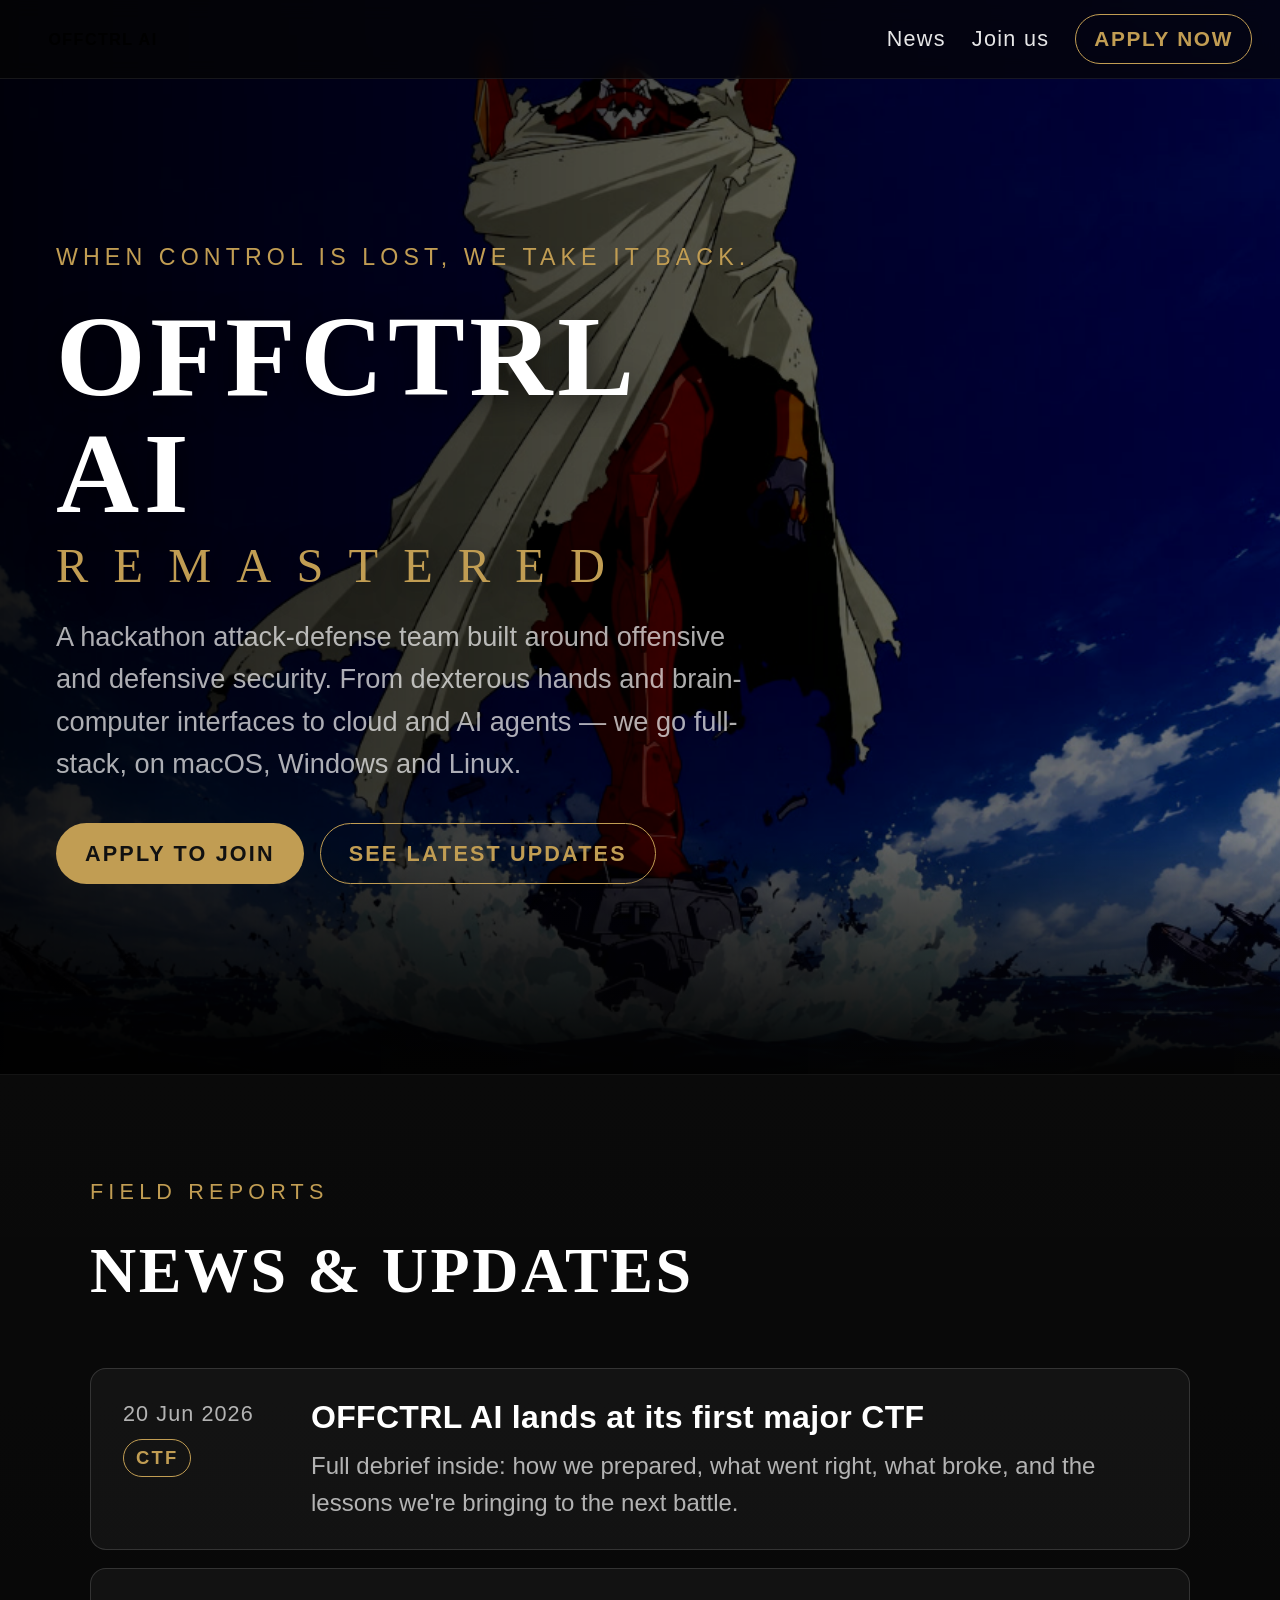
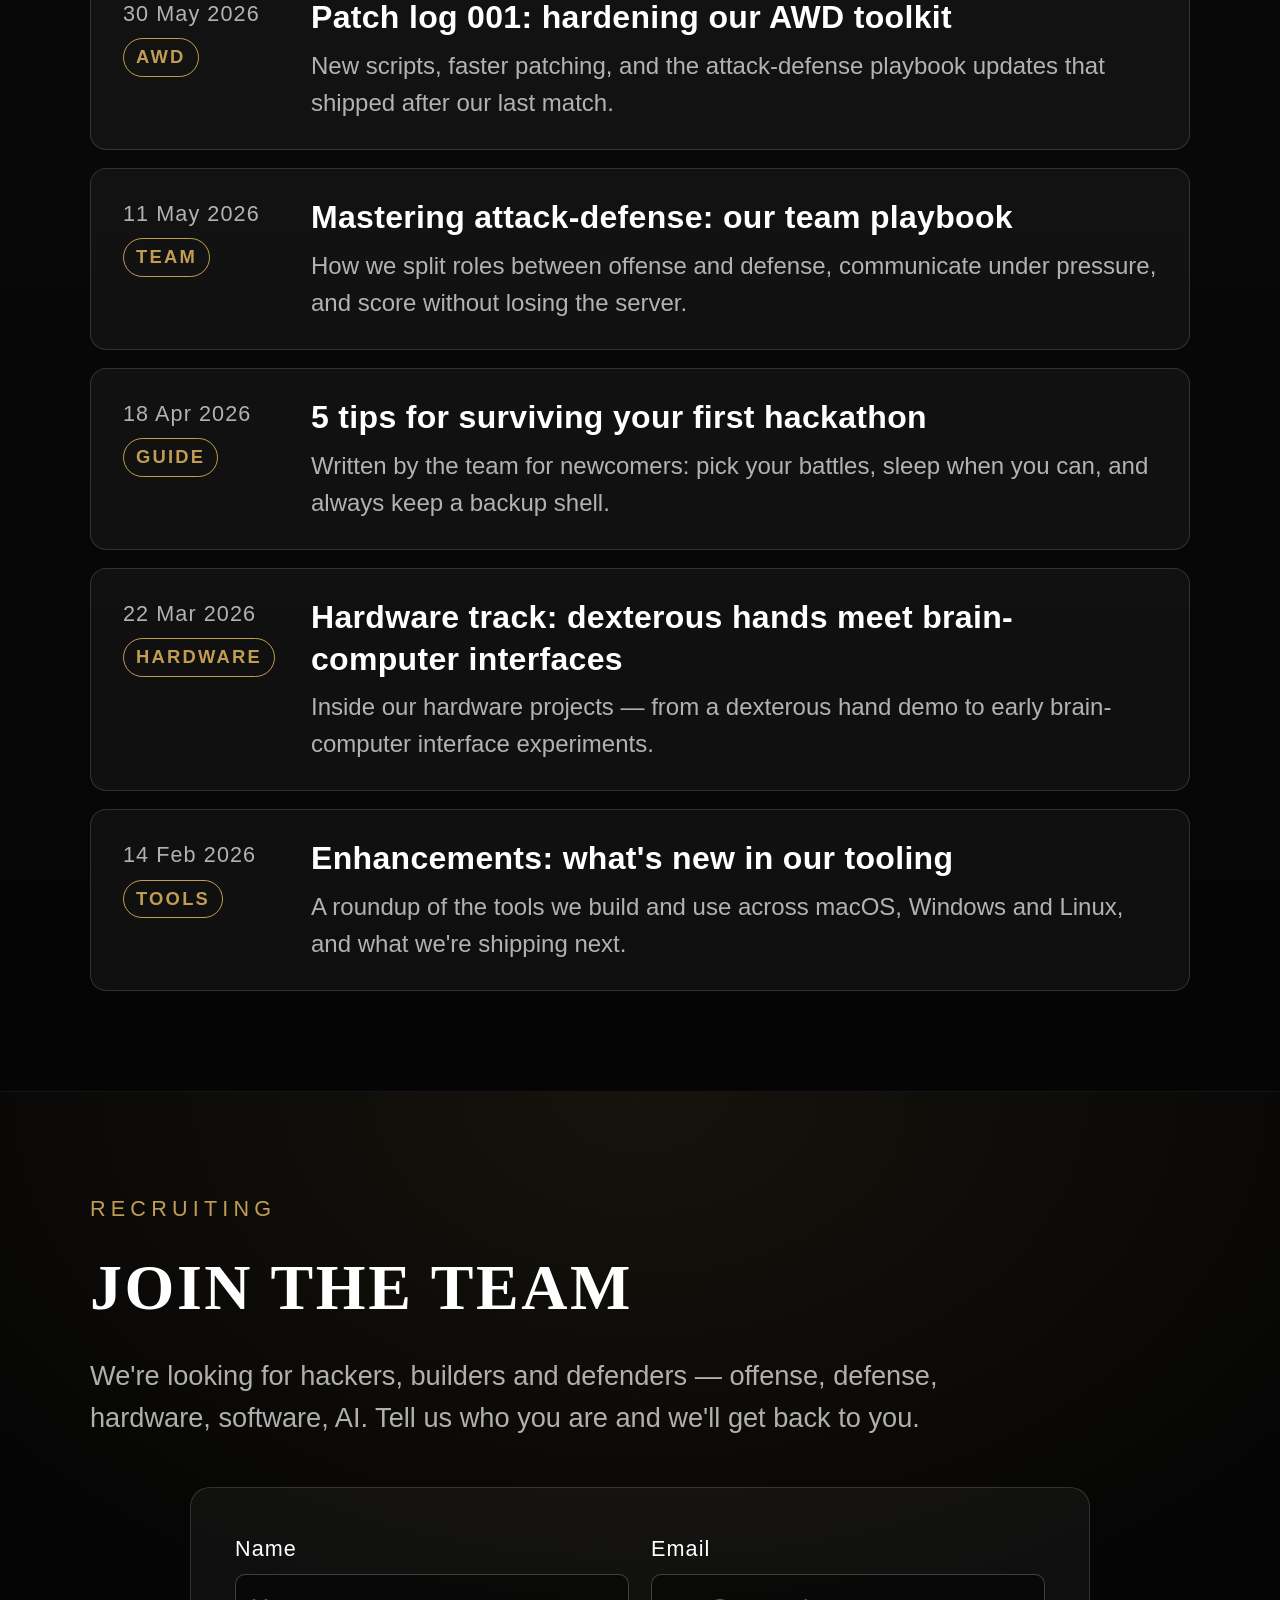
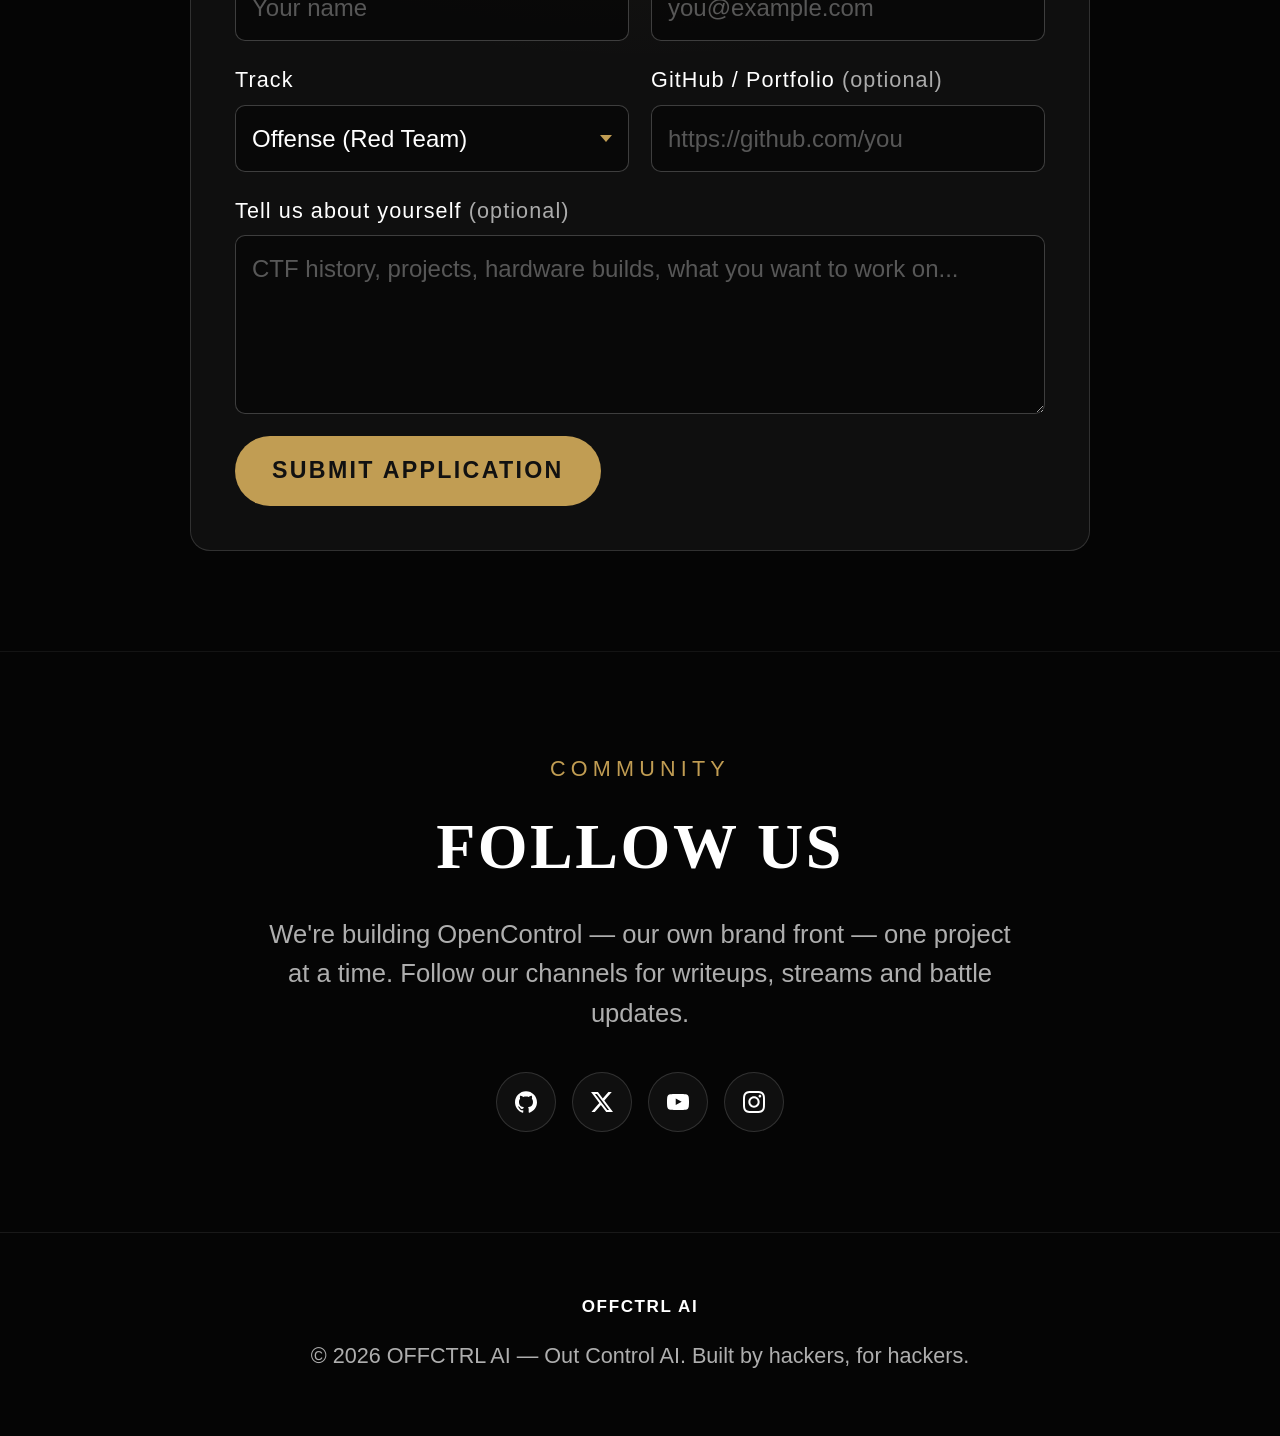
==== index.html @ 7453af88 "OFFCTRL AI — hackathon attack-defense team homepage" ====
<!DOCTYPE html>
<html lang="en">
<head>
  <meta charset="UTF-8">
  <meta name="viewport" content="width=device-width, initial-scale=1.0">
  <title>OFFCTRL AI | Out Control AI — Hackathon Attack-Defense Team</title>
  <meta name="description" content="OFFCTRL AI is a hackathon attack-defense team built on offensive and defensive security. Read our latest updates and apply to join the team.">
  <link rel="icon" href="assets/img/logo.png" type="image/png">
  <link rel="stylesheet" href="css/style.css">
</head>
<body class="page-offctrl">

  <!-- ======= Header ======= -->
  <header class="site-header" id="site-header">
    <a href="#top" class="site-header__brand" aria-label="OFFCTRL AI home">
      <img src="assets/svg/offctrl-logo-main.svg" alt="OFFCTRL AI">
    </a>
    <nav class="site-nav" aria-label="Main navigation">
      <a href="#news" class="site-nav__link">News</a>
      <a href="#join" class="site-nav__link">Join us</a>
      <a href="#join" class="site-nav__cta">Apply now</a>
    </nav>
  </header>

  <main id="main-content">

    <!-- ======= Hero ======= -->
    <section class="hero" id="top" aria-labelledby="hero-title">
      <div class="hero__bg" style="background-image:url('assets/img/hero.jpg')"></div>
      <div class="hero__content">
        <p class="hero__eyebrow">When control is lost, we take it back.</p>
        <h1 class="hero__title" id="hero-title">OFFCTRL AI <span>REMASTERED</span></h1>
        <p class="hero__intro">A hackathon attack-defense team built around offensive and defensive security. From dexterous hands and brain-computer interfaces to cloud and AI agents — we go full-stack, on macOS, Windows and Linux.</p>
        <div class="hero__actions">
          <a href="#join" class="btn btn--gold">Apply to join</a>
          <a href="#news" class="btn btn--outline">See latest updates</a>
        </div>
      </div>
    </section>

    <!-- ======= News ======= -->
    <section class="news" id="news" aria-labelledby="news-title">
      <div class="section-head">
        <p class="section-eyebrow">Field reports</p>
        <h2 class="section-title" id="news-title">News &amp; updates</h2>
      </div>
      <div class="news-list" id="news-list">
        <!-- News items are rendered from js/news.js -->
      </div>
    </section>

    <!-- ======= Join the team ======= -->
    <section class="join" id="join" aria-labelledby="join-title">
      <div class="section-head">
        <p class="section-eyebrow">Recruiting</p>
        <h2 class="section-title" id="join-title">Join the team</h2>
        <p class="join__lead">We're looking for hackers, builders and defenders — offense, defense, hardware, software, AI. Tell us who you are and we'll get back to you.</p>
      </div>
      <form class="join-form" id="join-form" novalidate>
        <div class="join-form__grid">
          <div class="form-field">
            <label for="join-name">Name</label>
            <input type="text" id="join-name" name="name" required autocomplete="name" placeholder="Your name">
          </div>
          <div class="form-field">
            <label for="join-email">Email</label>
            <input type="email" id="join-email" name="email" required autocomplete="email" placeholder="you@example.com">
          </div>
          <div class="form-field">
            <label for="join-role">Track</label>
            <select id="join-role" name="role">
              <option value="Offense (Red Team)">Offense (Red Team)</option>
              <option value="Defense (Blue Team)">Defense (Blue Team)</option>
              <option value="Hardware">Hardware</option>
              <option value="Software">Software</option>
              <option value="AI / ML">AI / ML</option>
              <option value="Other">Other</option>
            </select>
          </div>
          <div class="form-field">
            <label for="join-github">GitHub / Portfolio <span class="form-optional">(optional)</span></label>
            <input type="url" id="join-github" name="github" placeholder="https://github.com/you">
          </div>
        </div>
        <div class="form-field">
          <label for="join-message">Tell us about yourself <span class="form-optional">(optional)</span></label>
          <textarea id="join-message" name="message" rows="4" placeholder="CTF history, projects, hardware builds, what you want to work on..."></textarea>
        </div>
        <div class="join-form__footer">
          <p class="join-form__note" id="join-note" role="status" hidden></p>
          <button type="submit" class="btn btn--gold btn--lg">Submit application</button>
        </div>
      </form>
    </section>
  </main>

  <!-- ======= Follow us ======= -->
  <section class="follow" id="follow" aria-labelledby="follow-title">
    <div class="follow__inner">
      <p class="section-eyebrow">Community</p>
      <h2 class="section-title" id="follow-title">Follow us</h2>
      <p class="follow__lead">We're building OpenControl — our own brand front — one project at a time. Follow our channels for writeups, streams and battle updates.</p>
      <ul class="social-list">
        <li><a href="#" aria-label="GitHub" title="GitHub"><img src="assets/svg/icon-github.svg" alt="GitHub"></a></li>
        <li><a href="#" aria-label="X (Twitter)" title="X (Twitter)"><img src="assets/svg/icon-twitter.svg" alt="X (Twitter)"></a></li>
        <li><a href="#" aria-label="YouTube" title="YouTube"><img src="assets/svg/icon-youtube.svg" alt="YouTube"></a></li>
        <li><a href="#" aria-label="Instagram" title="Instagram"><img src="assets/svg/icon-instagram.svg" alt="Instagram"></a></li>
      </ul>
    </div>
  </section>

  <!-- ======= Footer ======= -->
  <footer class="site-footer">
    <img src="assets/svg/offctrl-logo-white.svg" alt="OFFCTRL AI">
    <p>© 2026 OFFCTRL AI — Out Control AI. Built by hackers, for hackers.</p>
  </footer>

  <script src="js/news.js"></script>
  <script src="js/main.js"></script>
</body>
</html>
---- css/style.css ----
/* ==========================================================================
   OFFCTRL AI — hackathon attack-defense team homepage
   ========================================================================== */

@font-face {
  font-family: "Metropolis";
  src: url("../fonts/Metropolis-Light.woff2") format("woff2");
  font-weight: 300;
  font-style: normal;
  font-display: swap;
}
@font-face {
  font-family: "Metropolis";
  src: url("../fonts/Metropolis-Regular.woff2") format("woff2");
  font-weight: 400;
  font-style: normal;
  font-display: swap;
}
@font-face {
  font-family: "Metropolis";
  src: url("../fonts/Metropolis-Medium.woff2") format("woff2");
  font-weight: 500;
  font-style: normal;
  font-display: swap;
}
@font-face {
  font-family: "Metropolis";
  src: url("../fonts/Metropolis-SemiBold.woff2") format("woff2");
  font-weight: 600;
  font-style: normal;
  font-display: swap;
}
@font-face {
  font-family: "Metropolis";
  src: url("../fonts/Metropolis-Bold.woff2") format("woff2");
  font-weight: 700;
  font-style: normal;
  font-display: swap;
}
@font-face {
  font-family: "Cinzel";
  src: url("../fonts/Cinzel-1.woff2") format("woff2");
  font-weight: 400;
  font-style: normal;
  font-display: swap;
}
@font-face {
  font-family: "Cinzel";
  src: url("../fonts/Cinzel-2.woff2") format("woff2");
  font-weight: 700;
  font-style: normal;
  font-display: swap;
}

:root {
  --color-primary: #e20613;
  --color-gold: #c19d53;
  --color-gold-dark: #8c7440;
  --color-black: #000;
  --color-white: #fff;
  --color-bg: #050505;
  --color-panel: rgba(255, 255, 255, 0.045);
  --color-panel-border: rgba(255, 255, 255, 0.14);
  --color-muted: rgba(255, 255, 255, 0.68);
  --font-title: "Cinzel", "Times New Roman", serif;
  --font-body: "Metropolis", "Helvetica Neue", Arial, sans-serif;
  --transition: 0.25s ease;
}

* {
  box-sizing: border-box;
  margin: 0;
  padding: 0;
}

html {
  scroll-behavior: smooth;
}

body {
  background: var(--color-bg);
  color: var(--color-white);
  font-family: var(--font-body);
  font-size: 1.6rem;
  line-height: 1.55;
  -webkit-font-smoothing: antialiased;
}

img {
  max-width: 100%;
  display: block;
}

a {
  color: inherit;
  text-decoration: none;
}

button,
input,
select,
textarea {
  font: inherit;
  color: inherit;
}

/* ---------- Header ---------- */
.site-header {
  position: fixed;
  top: 0;
  left: 0;
  right: 0;
  z-index: 50;
  display: flex;
  align-items: center;
  justify-content: space-between;
  gap: 24px;
  padding: 14px 28px;
  background: rgba(5, 5, 5, 0.72);
  backdrop-filter: blur(10px);
  border-bottom: 1px solid rgba(255, 255, 255, 0.08);
  transition: background var(--transition), box-shadow var(--transition);
}

.site-header.is-scrolled {
  background: rgba(5, 5, 5, 0.92);
  box-shadow: 0 8px 30px rgba(0, 0, 0, 0.45);
}

.site-header__brand img {
  height: 32px;
  width: auto;
}

.site-nav {
  display: flex;
  align-items: center;
  gap: 26px;
}

.site-nav__link {
  font-size: 1.35rem;
  font-weight: 500;
  letter-spacing: 0.06em;
  color: var(--color-white);
  opacity: 0.9;
  transition: color var(--transition), opacity var(--transition);
}

.site-nav__link:hover {
  color: var(--color-gold);
  opacity: 1;
}

.site-nav__cta {
  padding: 8px 18px;
  border: 1px solid var(--color-gold);
  border-radius: 999px;
  color: var(--color-gold);
  font-size: 1.3rem;
  font-weight: 600;
  letter-spacing: 0.08em;
  text-transform: uppercase;
  transition: background var(--transition), color var(--transition);
}

.site-nav__cta:hover {
  background: var(--color-gold);
  color: var(--color-white);
}

/* ---------- Buttons ---------- */
.btn {
  display: inline-flex;
  align-items: center;
  justify-content: center;
  gap: 10px;
  padding: 13px 28px;
  border-radius: 999px;
  border: 1px solid transparent;
  font-size: 1.35rem;
  font-weight: 600;
  letter-spacing: 0.1em;
  text-transform: uppercase;
  cursor: pointer;
  transition: background var(--transition), color var(--transition), border-color var(--transition), transform var(--transition);
}

.btn:hover {
  transform: translateY(-2px);
}

.btn--gold {
  background: var(--color-gold);
  color: #111;
}

.btn--gold:hover {
  background: var(--color-gold-dark);
  color: var(--color-white);
}

.btn--outline {
  border-color: var(--color-gold);
  color: var(--color-gold);
}

.btn--outline:hover {
  background: var(--color-gold);
  color: var(--color-white);
}

.btn--lg {
  padding: 16px 36px;
  font-size: 1.45rem;
}

/* ---------- Hero ---------- */
.hero {
  position: relative;
  min-height: 92vh;
  display: flex;
  align-items: center;
  overflow: hidden;
}

.hero__bg {
  position: absolute;
  inset: 0;
  background-size: cover;
  background-position: center top;
}

.hero__bg::after {
  content: "";
  position: absolute;
  inset: 0;
  background:
    linear-gradient(90deg, rgba(0, 0, 0, 0.88) 0%, rgba(0, 0, 0, 0.55) 55%, rgba(0, 0, 0, 0.28) 100%),
    linear-gradient(0deg, var(--color-bg) 0%, rgba(0, 0, 0, 0) 22%);
}

.hero__content {
  position: relative;
  z-index: 2;
  max-width: 760px;
  padding: 140px 28px 90px;
}

.hero__eyebrow {
  color: var(--color-gold);
  font-size: 1.45rem;
  font-weight: 500;
  letter-spacing: 0.22em;
  text-transform: uppercase;
  margin-bottom: 22px;
}

.hero__title {
  font-family: var(--font-title);
  font-weight: 700;
  font-size: clamp(4.2rem, 9vw, 8.4rem);
  line-height: 1.02;
  letter-spacing: 0.04em;
  text-transform: uppercase;
  text-shadow: 0 6px 30px rgba(0, 0, 0, 0.65);
  margin-bottom: 26px;
}

.hero__title span {
  display: block;
  margin-top: 8px;
  font-size: 0.42em;
  font-weight: 400;
  letter-spacing: 0.52em;
  color: var(--color-gold);
}

.hero__intro {
  max-width: 62ch;
  font-size: 1.7rem;
  font-weight: 300;
  color: var(--color-muted);
  margin-bottom: 38px;
}

.hero__actions {
  display: flex;
  flex-wrap: wrap;
  gap: 16px;
}

/* ---------- Sections ---------- */
section {
  padding: 100px 28px;
}

.section-head {
  max-width: 1100px;
  margin: 0 auto 48px;
}

.section-eyebrow {
  color: var(--color-gold);
  font-size: 1.35rem;
  font-weight: 500;
  letter-spacing: 0.24em;
  text-transform: uppercase;
  margin-bottom: 12px;
}

.section-title {
  font-family: var(--font-title);
  font-size: clamp(3rem, 5vw, 4.6rem);
  font-weight: 700;
  letter-spacing: 0.04em;
  text-transform: uppercase;
}

/* ---------- News ---------- */
.news {
  background:
    linear-gradient(180deg, rgba(255, 255, 255, 0.02) 0%, rgba(255, 255, 255, 0) 100%);
  border-top: 1px solid rgba(255, 255, 255, 0.06);
}

.news-list {
  max-width: 1100px;
  margin: 0 auto;
  display: grid;
  gap: 18px;
}

.news-item {
  display: grid;
  grid-template-columns: 160px 1fr;
  gap: 28px;
  padding: 28px 32px;
  background: var(--color-panel);
  border: 1px solid var(--color-panel-border);
  border-radius: 16px;
  transition: border-color var(--transition), background var(--transition), transform var(--transition);
}

.news-item:hover {
  border-color: var(--color-gold);
  background: rgba(255, 255, 255, 0.06);
  transform: translateY(-2px);
}

.news-item__meta {
  display: flex;
  flex-direction: column;
  gap: 8px;
}

.news-item__date {
  color: var(--color-muted);
  font-size: 1.35rem;
  font-weight: 300;
  letter-spacing: 0.05em;
}

.news-item__tag {
  align-self: flex-start;
  padding: 4px 12px;
  border: 1px solid var(--color-gold);
  border-radius: 999px;
  color: var(--color-gold);
  font-size: 1.15rem;
  font-weight: 600;
  letter-spacing: 0.12em;
  text-transform: uppercase;
}

.news-item__title {
  font-size: 2rem;
  font-weight: 600;
  letter-spacing: 0.01em;
  line-height: 1.3;
  margin-bottom: 8px;
}

.news-item__title a {
  transition: color var(--transition);
}

.news-item__title a:hover {
  color: var(--color-gold);
}

.news-item__summary {
  color: var(--color-muted);
  font-size: 1.5rem;
  font-weight: 300;
}

/* ---------- Join ---------- */
.join {
  background:
    radial-gradient(120% 90% at 50% 0%, rgba(193, 157, 83, 0.09) 0%, rgba(0, 0, 0, 0) 55%);
  border-top: 1px solid rgba(255, 255, 255, 0.06);
}

.join__lead {
  max-width: 62ch;
  margin-top: 18px;
  font-size: 1.7rem;
  font-weight: 300;
  color: var(--color-muted);
}

.join-form {
  max-width: 900px;
  margin: 0 auto;
  padding: 44px;
  background: var(--color-panel);
  border: 1px solid var(--color-panel-border);
  border-radius: 20px;
}

.join-form__grid {
  display: grid;
  grid-template-columns: 1fr 1fr;
  gap: 22px;
  margin-bottom: 22px;
}

.form-field {
  display: flex;
  flex-direction: column;
  gap: 8px;
  margin-bottom: 22px;
}

.join-form__grid .form-field {
  margin-bottom: 0;
}

.form-field label {
  font-size: 1.35rem;
  font-weight: 500;
  letter-spacing: 0.05em;
}

.form-optional {
  font-weight: 300;
  opacity: 0.65;
}

.form-field input,
.form-field select,
.form-field textarea {
  width: 100%;
  padding: 14px 16px;
  background: rgba(0, 0, 0, 0.45);
  border: 1px solid rgba(255, 255, 255, 0.22);
  border-radius: 10px;
  color: var(--color-white);
  font-size: 1.5rem;
  font-weight: 300;
  transition: border-color var(--transition), box-shadow var(--transition);
}

.form-field textarea {
  resize: vertical;
  min-height: 110px;
}

.form-field input::placeholder,
.form-field textarea::placeholder {
  color: rgba(255, 255, 255, 0.32);
}

.form-field select {
  appearance: none;
  background-image: url("data:image/svg+xml,%3Csvg xmlns='http://www.w3.org/2000/svg' width='12' height='8' viewBox='0 0 12 8'%3E%3Cpath d='M6 8 0 1h12L6 8z' fill='%23c19d53'/%3E%3C/svg%3E");
  background-repeat: no-repeat;
  background-position: right 16px center;
  cursor: pointer;
}

.form-field select option {
  background: #111;
  color: var(--color-white);
}

.form-field input:focus,
.form-field select:focus,
.form-field textarea:focus {
  outline: none;
  border-color: var(--color-gold);
  box-shadow: 0 0 0 3px rgba(193, 157, 83, 0.25);
}

.join-form__footer {
  display: flex;
  align-items: center;
  justify-content: space-between;
  gap: 20px;
  flex-wrap: wrap;
  margin-top: 6px;
}

.join-form__note {
  font-size: 1.45rem;
  font-weight: 300;
  color: var(--color-gold);
}

.join-form__note.is-error {
  color: #ff6b6b;
}

/* ---------- Follow us ---------- */
.follow {
  text-align: center;
  border-top: 1px solid rgba(255, 255, 255, 0.06);
}

.follow__inner {
  max-width: 760px;
  margin: 0 auto;
}

.follow__lead {
  max-width: 56ch;
  margin: 18px auto 38px;
  font-size: 1.6rem;
  font-weight: 300;
  color: var(--color-muted);
}

.social-list {
  display: flex;
  justify-content: center;
  flex-wrap: wrap;
  gap: 16px;
  list-style: none;
}

.social-list a {
  display: grid;
  place-items: center;
  width: 60px;
  height: 60px;
  background: var(--color-panel);
  border: 1px solid var(--color-panel-border);
  border-radius: 50%;
  transition: border-color var(--transition), background var(--transition), transform var(--transition);
}

.social-list a:hover {
  border-color: var(--color-gold);
  background: rgba(193, 157, 83, 0.12);
  transform: translateY(-3px);
}

.social-list img {
  width: 22px;
  height: 22px;
}

/* ---------- Footer ---------- */
.site-footer {
  display: flex;
  flex-direction: column;
  align-items: center;
  gap: 16px;
  padding: 56px 24px 64px;
  border-top: 1px solid rgba(255, 255, 255, 0.08);
  text-align: center;
}

.site-footer img {
  height: 34px;
  width: auto;
}

.site-footer p {
  font-size: 1.35rem;
  font-weight: 300;
  color: var(--color-muted);
}

/* ---------- Responsive ---------- */
@media (max-width: 760px) {
  body {
    font-size: 1.5rem;
  }

  .site-header {
    padding: 12px 18px;
  }

  .site-header__brand img {
    height: 26px;
  }

  .site-nav {
    gap: 16px;
  }

  .site-nav__link {
    font-size: 1.25rem;
  }

  .site-nav__cta {
    padding: 6px 14px;
    font-size: 1.15rem;
  }

  .hero {
    min-height: 100vh;
  }

  .hero__content {
    padding: 130px 20px 70px;
  }

  .hero__intro {
    font-size: 1.55rem;
  }

  .hero__actions .btn {
    width: 100%;
  }

  section {
    padding: 76px 20px;
  }

  .news-item {
    grid-template-columns: 1fr;
    gap: 14px;
    padding: 24px;
  }

  .news-item__meta {
    flex-direction: row;
    align-items: center;
    justify-content: space-between;
  }

  .join-form {
    padding: 28px 22px;
  }

  .join-form__grid {
    grid-template-columns: 1fr;
  }
}
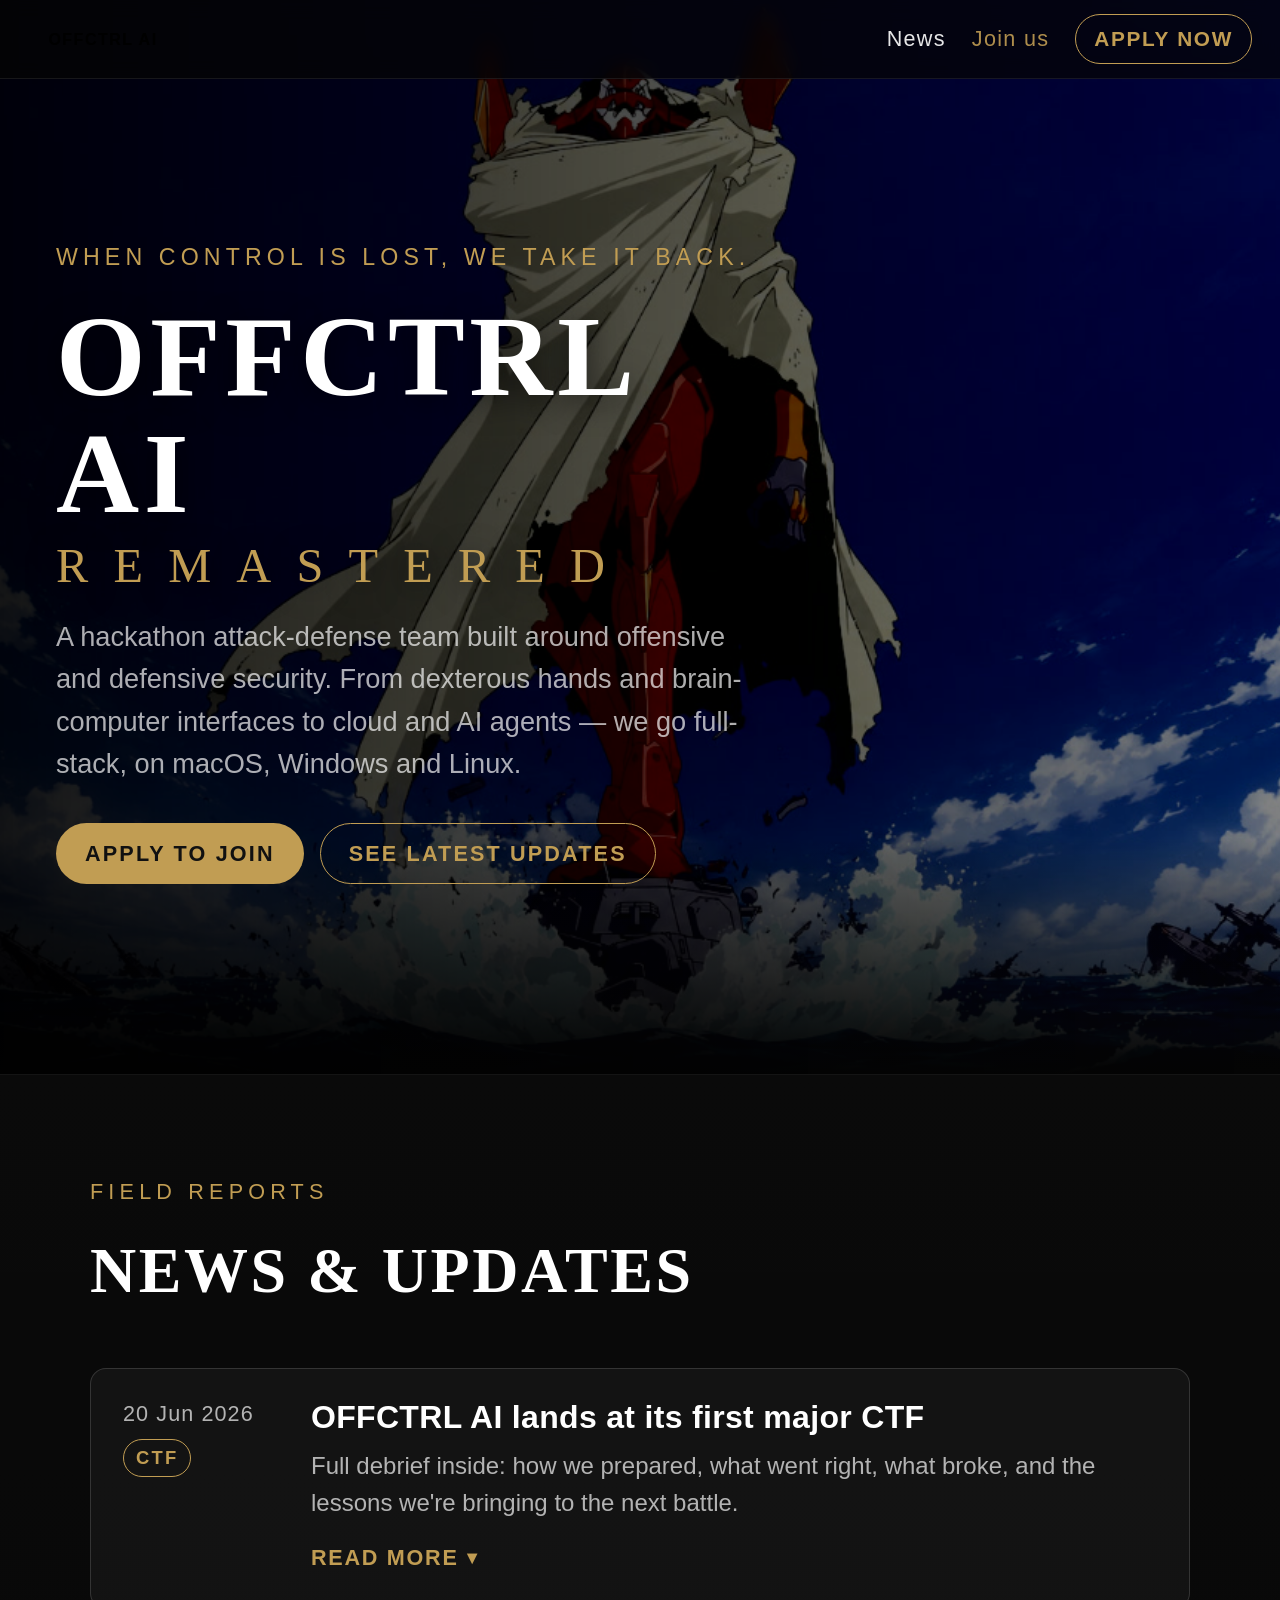
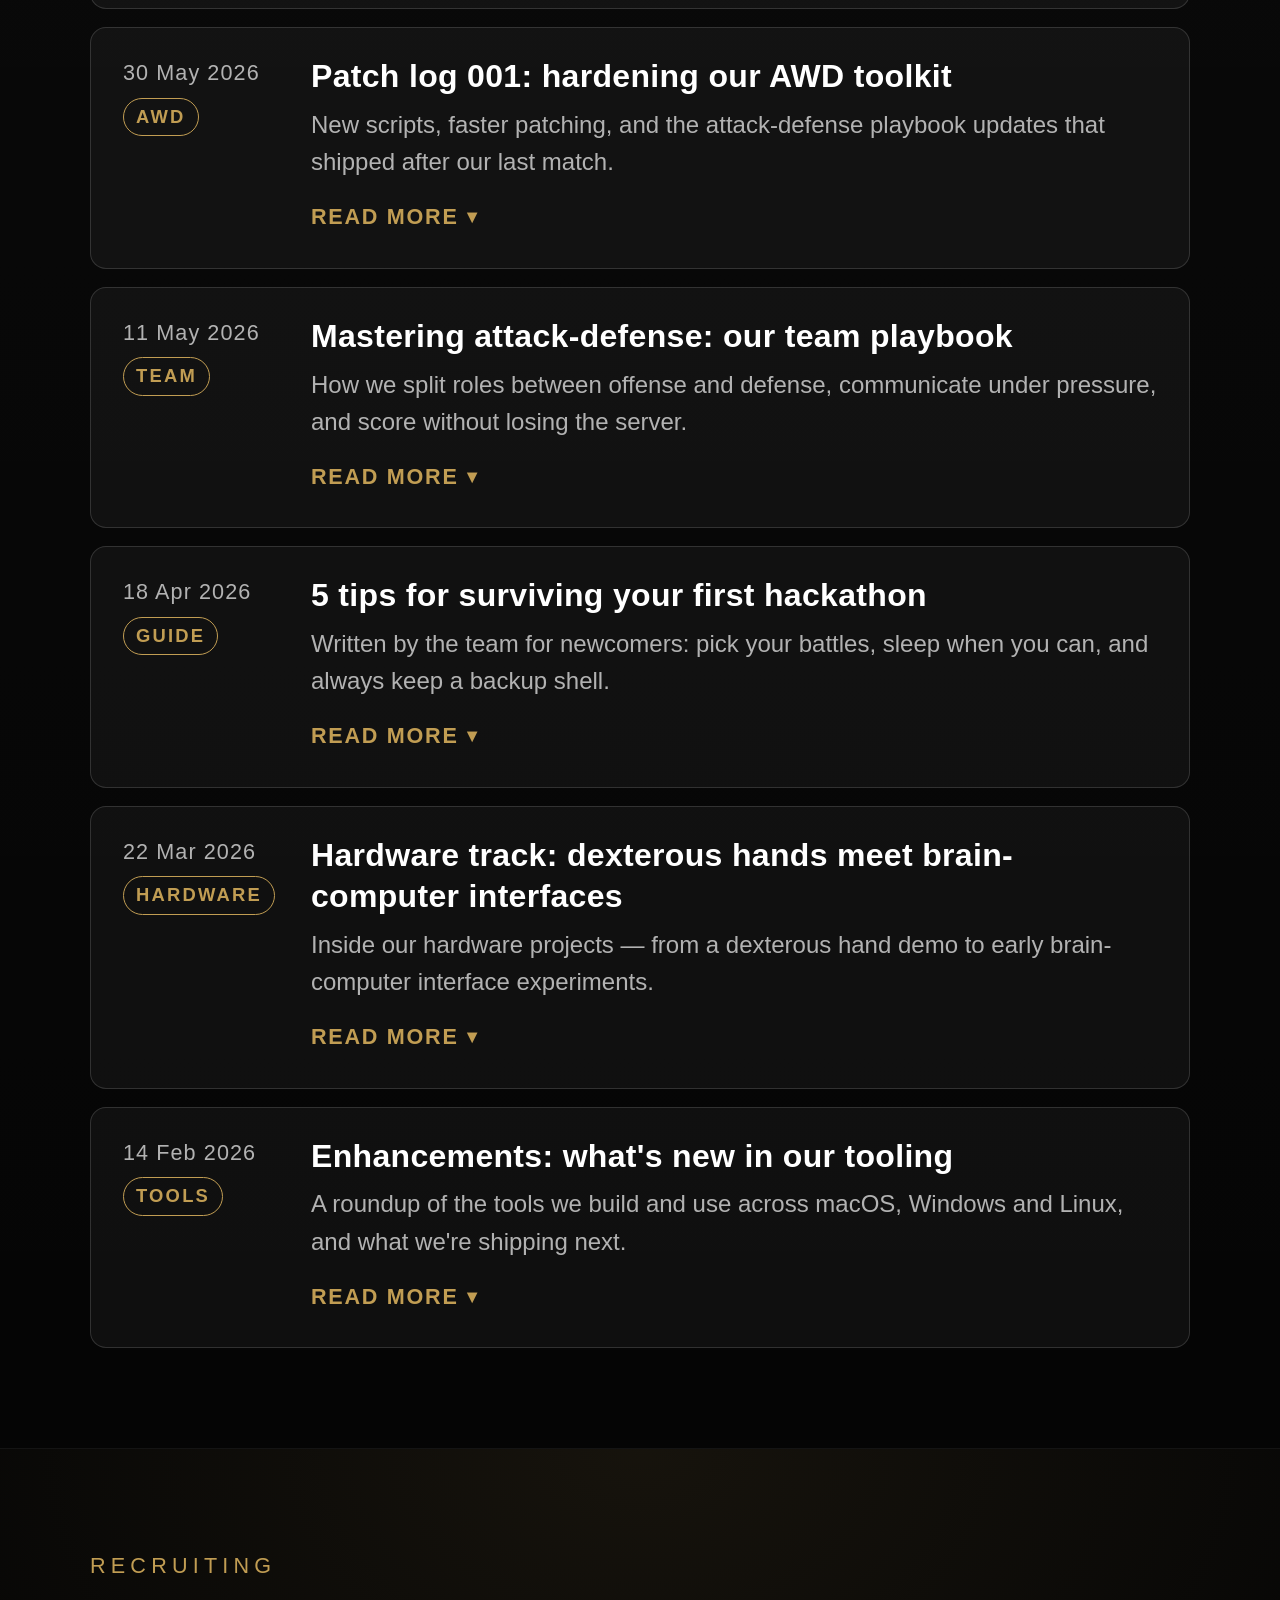
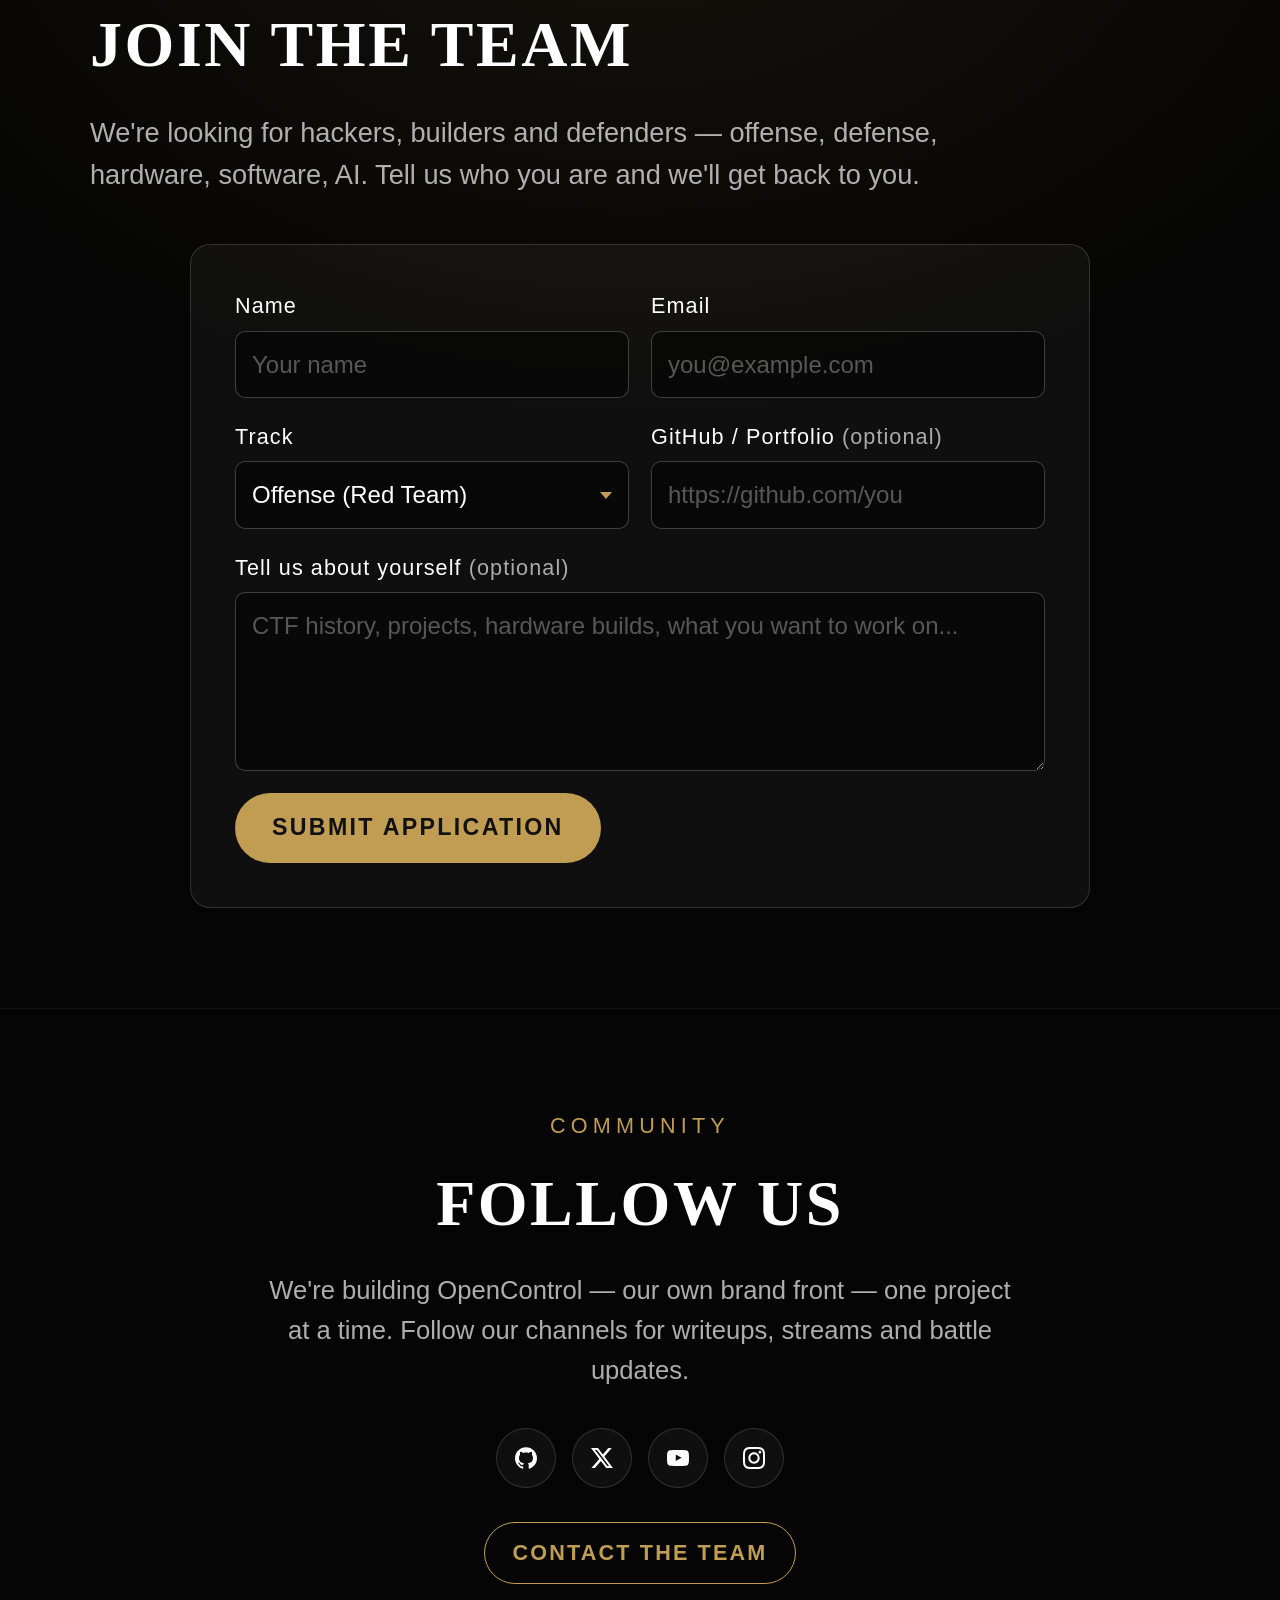
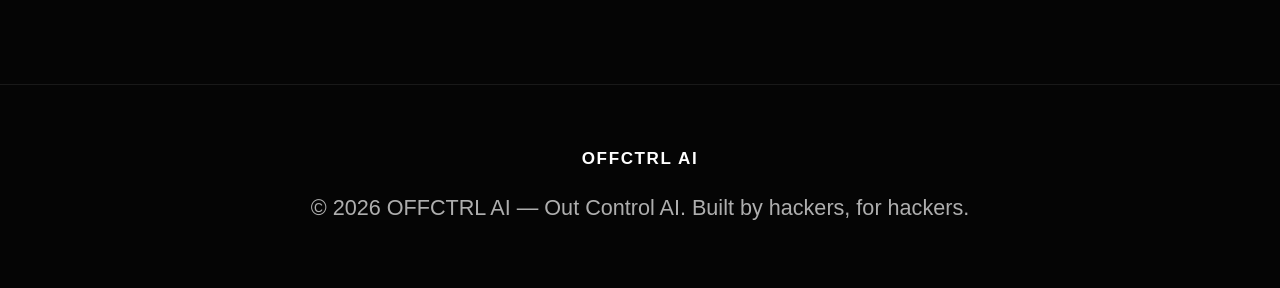
==== commit a1ffb331: "Polish interactions: working buttons, expandable news, mobile nav, toast feedback" ====
--- a/index.html
+++ b/index.html
@@ -3,8 +3,16 @@
 <head>
   <meta charset="UTF-8">
   <meta name="viewport" content="width=device-width, initial-scale=1.0">
+  <meta name="theme-color" content="#050505">
   <title>OFFCTRL AI | Out Control AI — Hackathon Attack-Defense Team</title>
   <meta name="description" content="OFFCTRL AI is a hackathon attack-defense team built on offensive and defensive security. Read our latest updates and apply to join the team.">
+  <meta property="og:type" content="website">
+  <meta property="og:site_name" content="OFFCTRL AI">
+  <meta property="og:title" content="OFFCTRL AI | Out Control AI — Hackathon Attack-Defense Team">
+  <meta property="og:description" content="A hackathon attack-defense team built around offensive and defensive security. Read our latest updates and apply to join the team.">
+  <meta property="og:url" content="https://offctrl.ai/">
+  <meta property="og:image" content="https://offctrl.ai/assets/img/hero.jpg">
+  <meta name="twitter:card" content="summary_large_image">
   <link rel="icon" href="assets/img/logo.png" type="image/png">
   <link rel="stylesheet" href="css/style.css">
 </head>
@@ -15,11 +23,14 @@
     <a href="#top" class="site-header__brand" aria-label="OFFCTRL AI home">
       <img src="assets/svg/offctrl-logo-main.svg" alt="OFFCTRL AI">
     </a>
-    <nav class="site-nav" aria-label="Main navigation">
+    <nav class="site-nav" id="site-nav" aria-label="Main navigation">
       <a href="#news" class="site-nav__link">News</a>
       <a href="#join" class="site-nav__link">Join us</a>
       <a href="#join" class="site-nav__cta">Apply now</a>
     </nav>
+    <button class="site-nav__toggle" id="nav-toggle" type="button" aria-expanded="false" aria-controls="site-nav" aria-label="Open menu">
+      <span></span><span></span><span></span>
+    </button>
   </header>
 
   <main id="main-content">
@@ -101,19 +112,24 @@
       <h2 class="section-title" id="follow-title">Follow us</h2>
       <p class="follow__lead">We're building OpenControl — our own brand front — one project at a time. Follow our channels for writeups, streams and battle updates.</p>
       <ul class="social-list">
-        <li><a href="#" aria-label="GitHub" title="GitHub"><img src="assets/svg/icon-github.svg" alt="GitHub"></a></li>
-        <li><a href="#" aria-label="X (Twitter)" title="X (Twitter)"><img src="assets/svg/icon-twitter.svg" alt="X (Twitter)"></a></li>
-        <li><a href="#" aria-label="YouTube" title="YouTube"><img src="assets/svg/icon-youtube.svg" alt="YouTube"></a></li>
-        <li><a href="#" aria-label="Instagram" title="Instagram"><img src="assets/svg/icon-instagram.svg" alt="Instagram"></a></li>
+        <li><a href="https://github.com/SingletonYe" target="_blank" rel="noopener" aria-label="GitHub" title="GitHub"><img src="assets/svg/icon-github.svg" alt="GitHub"></a></li>
+        <li><a href="#" class="js-social-coming" data-label="X (Twitter)" aria-label="X (Twitter)" title="X (Twitter)"><img src="assets/svg/icon-twitter.svg" alt="X (Twitter)"></a></li>
+        <li><a href="#" class="js-social-coming" data-label="YouTube" aria-label="YouTube" title="YouTube"><img src="assets/svg/icon-youtube.svg" alt="YouTube"></a></li>
+        <li><a href="#" class="js-social-coming" data-label="Instagram" aria-label="Instagram" title="Instagram"><img src="assets/svg/icon-instagram.svg" alt="Instagram"></a></li>
       </ul>
+      <div class="follow__actions">
+        <a href="mailto:join@offctrl.ai" class="btn btn--outline">Contact the team</a>
+      </div>
     </div>
   </section>
 
   <!-- ======= Footer ======= -->
   <footer class="site-footer">
-    <img src="assets/svg/offctrl-logo-white.svg" alt="OFFCTRL AI">
+    <a href="#top" aria-label="Back to top"><img src="assets/svg/offctrl-logo-white.svg" alt="OFFCTRL AI"></a>
     <p>© 2026 OFFCTRL AI — Out Control AI. Built by hackers, for hackers.</p>
   </footer>
+
+  <div class="toast" id="toast" role="status" aria-live="polite" hidden></div>
 
   <script src="js/news.js"></script>
   <script src="js/main.js"></script>
--- a/css/style.css
+++ b/css/style.css
@@ -650,3 +650,235 @@
     grid-template-columns: 1fr;
   }
 }
+
+/* ==========================================================================
+   Interaction & mobile polish
+   ========================================================================== */
+
+:focus-visible {
+  outline: 2px solid var(--color-gold);
+  outline-offset: 3px;
+}
+
+#news,
+#join,
+#top {
+  scroll-margin-top: 88px;
+}
+
+.btn {
+  min-height: 48px;
+}
+
+.btn:active {
+  transform: translateY(0) scale(0.98);
+}
+
+.btn:disabled {
+  opacity: 0.55;
+  cursor: default;
+  transform: none;
+}
+
+.site-nav__link.is-active {
+  color: var(--color-gold);
+}
+
+.site-nav__toggle {
+  display: none;
+}
+
+/* ---------- News expandable items ---------- */
+.news-item__content {
+  min-width: 0;
+}
+
+.news-item__full {
+  display: grid;
+  grid-template-rows: 0fr;
+  opacity: 0;
+  transition: grid-template-rows 0.35s ease, opacity 0.3s ease;
+}
+
+.news-item__full > p {
+  overflow: hidden;
+  margin: 0;
+  color: var(--color-muted);
+  font-size: 1.5rem;
+  font-weight: 300;
+  line-height: 1.6;
+}
+
+.news-item.is-open .news-item__full {
+  grid-template-rows: 1fr;
+  opacity: 1;
+}
+
+.news-item.is-open .news-item__full > p {
+  padding-top: 14px;
+}
+
+.news-item__toggle {
+  display: inline-flex;
+  align-items: center;
+  gap: 8px;
+  margin-top: 14px;
+  padding: 6px 0;
+  background: none;
+  border: 0;
+  color: var(--color-gold);
+  font-size: 1.35rem;
+  font-weight: 600;
+  letter-spacing: 0.08em;
+  text-transform: uppercase;
+  cursor: pointer;
+  transition: color var(--transition);
+}
+
+.news-item__toggle::after {
+  content: "▾";
+  font-size: 1.2rem;
+  transition: transform 0.25s ease;
+}
+
+.news-item__toggle:hover {
+  color: var(--color-white);
+}
+
+.news-item.is-open .news-item__toggle::after {
+  transform: rotate(180deg);
+}
+
+/* ---------- Toast ---------- */
+.toast {
+  position: fixed;
+  left: 50%;
+  bottom: 28px;
+  z-index: 200;
+  max-width: min(92vw, 560px);
+  padding: 14px 24px;
+  background: rgba(17, 17, 17, 0.96);
+  border: 1px solid var(--color-gold);
+  border-radius: 999px;
+  color: var(--color-white);
+  font-size: 1.45rem;
+  font-weight: 400;
+  text-align: center;
+  transform: translate(-50%, 16px);
+  opacity: 0;
+  transition: transform 0.25s ease, opacity 0.25s ease;
+  pointer-events: none;
+  box-shadow: 0 12px 34px rgba(0, 0, 0, 0.55);
+}
+
+.toast.is-visible {
+  transform: translate(-50%, 0);
+  opacity: 1;
+}
+
+/* ---------- Follow actions ---------- */
+.follow__actions {
+  margin-top: 34px;
+}
+
+/* ---------- Mobile navigation & polish ---------- */
+@media (max-width: 760px) {
+  .site-nav__toggle {
+    display: inline-flex;
+    flex-direction: column;
+    justify-content: center;
+    align-items: center;
+    gap: 5px;
+    width: 44px;
+    height: 44px;
+    padding: 0;
+    background: transparent;
+    border: 1px solid rgba(255, 255, 255, 0.25);
+    border-radius: 10px;
+    cursor: pointer;
+  }
+
+  .site-nav__toggle span {
+    display: block;
+    width: 20px;
+    height: 2px;
+    background: var(--color-white);
+    border-radius: 2px;
+    transition: transform 0.25s ease, opacity 0.25s ease, background 0.25s ease;
+  }
+
+  .site-nav__toggle:hover span,
+  .site-nav__toggle.is-active span {
+    background: var(--color-gold);
+  }
+
+  .site-nav__toggle.is-active span:nth-child(1) {
+    transform: translateY(7px) rotate(45deg);
+  }
+
+  .site-nav__toggle.is-active span:nth-child(2) {
+    opacity: 0;
+  }
+
+  .site-nav__toggle.is-active span:nth-child(3) {
+    transform: translateY(-7px) rotate(-45deg);
+  }
+
+  .site-nav {
+    position: absolute;
+    top: 100%;
+    left: 0;
+    right: 0;
+    display: flex;
+    flex-direction: column;
+    align-items: stretch;
+    gap: 0;
+    padding: 12px 20px 20px;
+    background: rgba(5, 5, 5, 0.97);
+    backdrop-filter: blur(12px);
+    border-bottom: 1px solid rgba(255, 255, 255, 0.1);
+    opacity: 0;
+    visibility: hidden;
+    transform: translateY(-8px);
+    transition: opacity 0.25s ease, transform 0.25s ease, visibility 0.25s;
+  }
+
+  .site-nav.is-open {
+    opacity: 1;
+    visibility: visible;
+    transform: translateY(0);
+  }
+
+  .site-nav__link {
+    padding: 16px 4px;
+    font-size: 1.55rem;
+    border-bottom: 1px solid rgba(255, 255, 255, 0.08);
+  }
+
+  .site-nav__cta {
+    margin-top: 16px;
+    padding: 14px;
+    text-align: center;
+  }
+
+  body.nav-open {
+    overflow: hidden;
+  }
+
+  .hero__title span {
+    letter-spacing: 0.3em;
+  }
+
+  .hero__actions .btn {
+    min-height: 52px;
+  }
+
+  .news-item__toggle {
+    min-height: 44px;
+  }
+
+  .follow__actions .btn {
+    width: 100%;
+    max-width: 360px;
+  }
+}
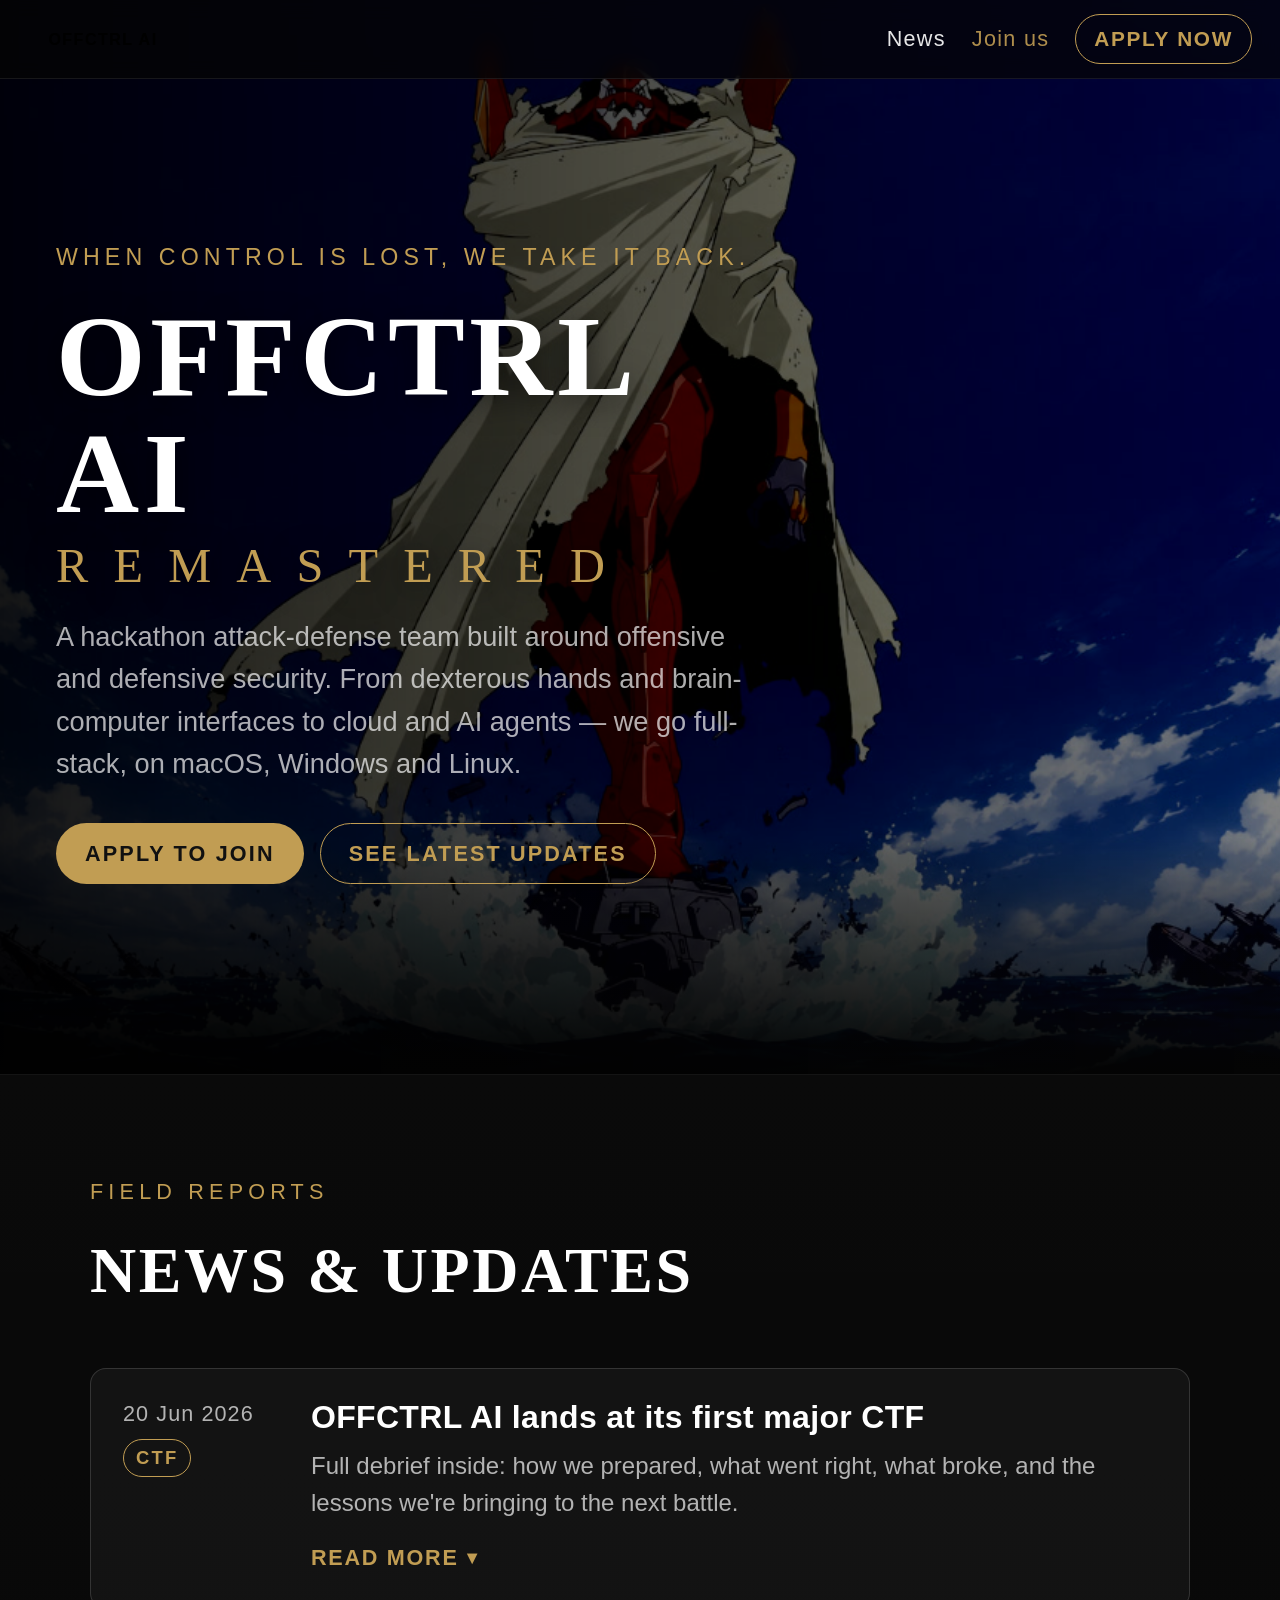
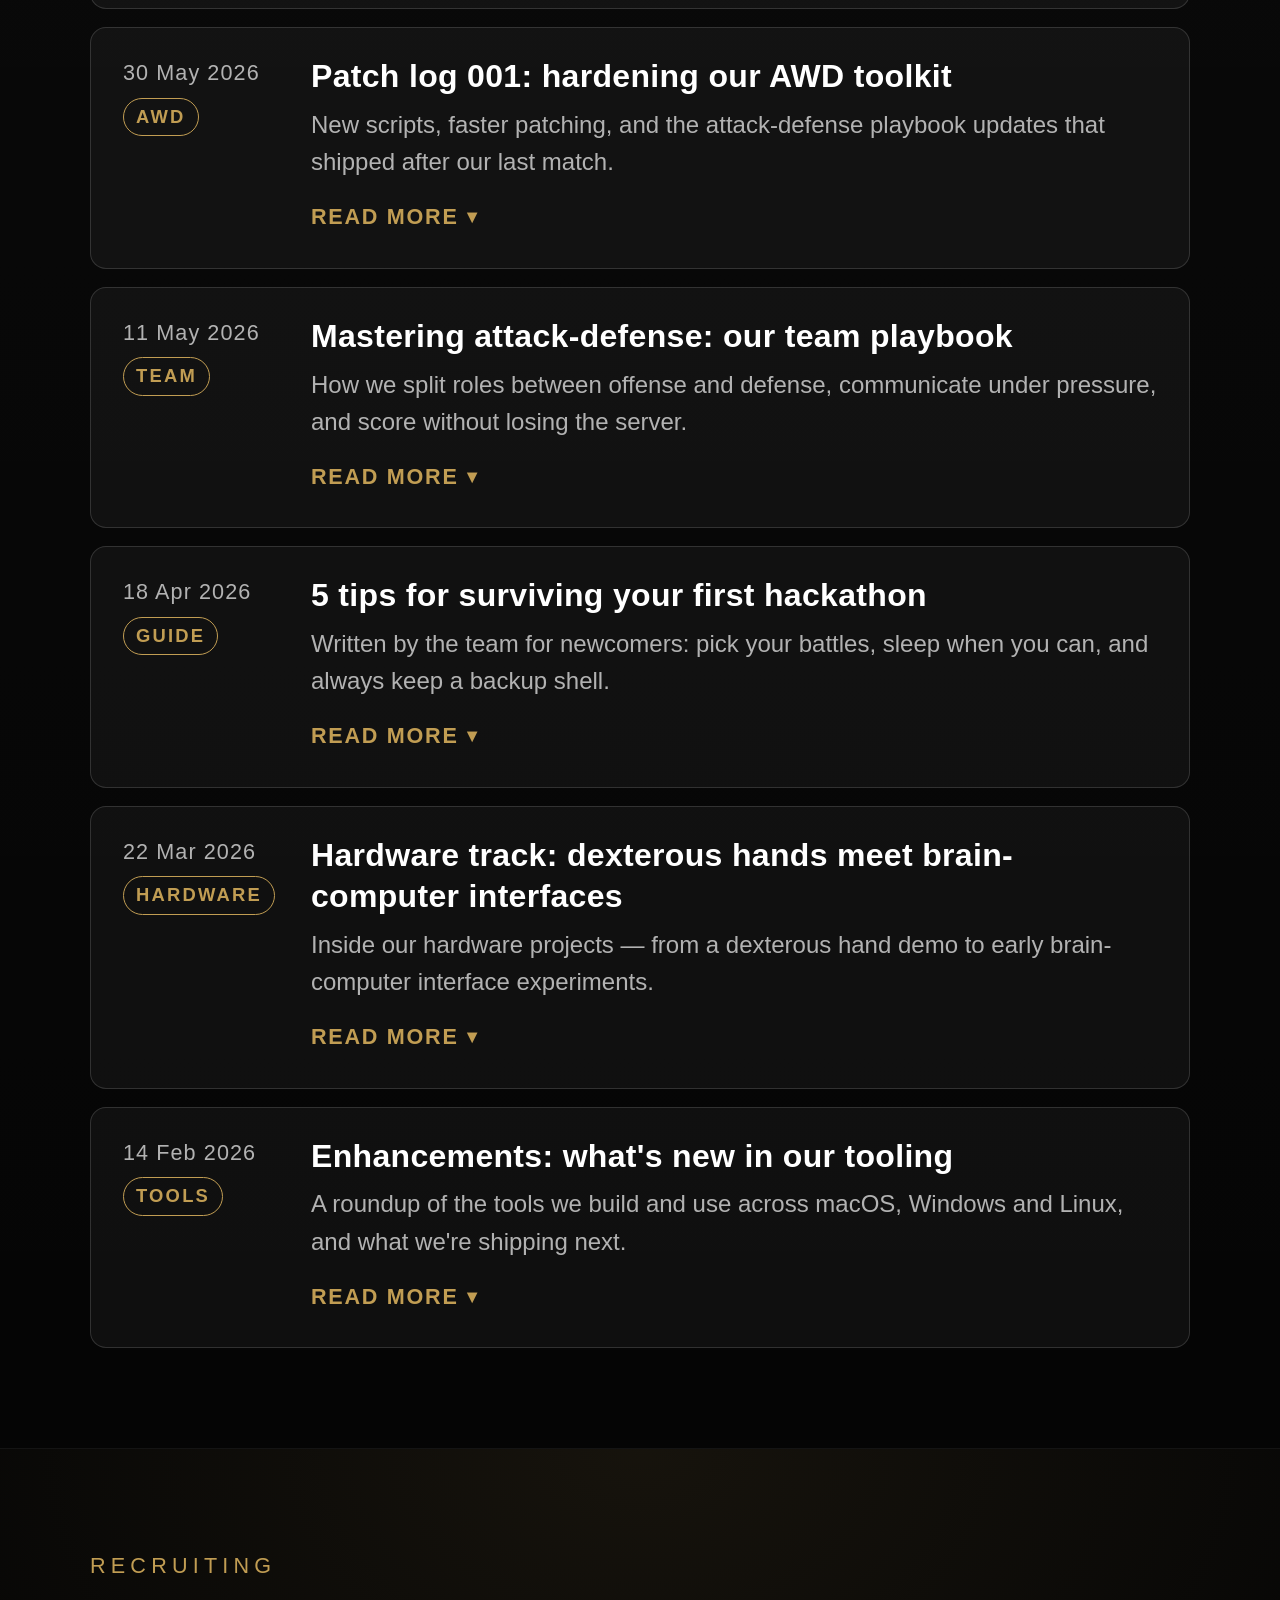
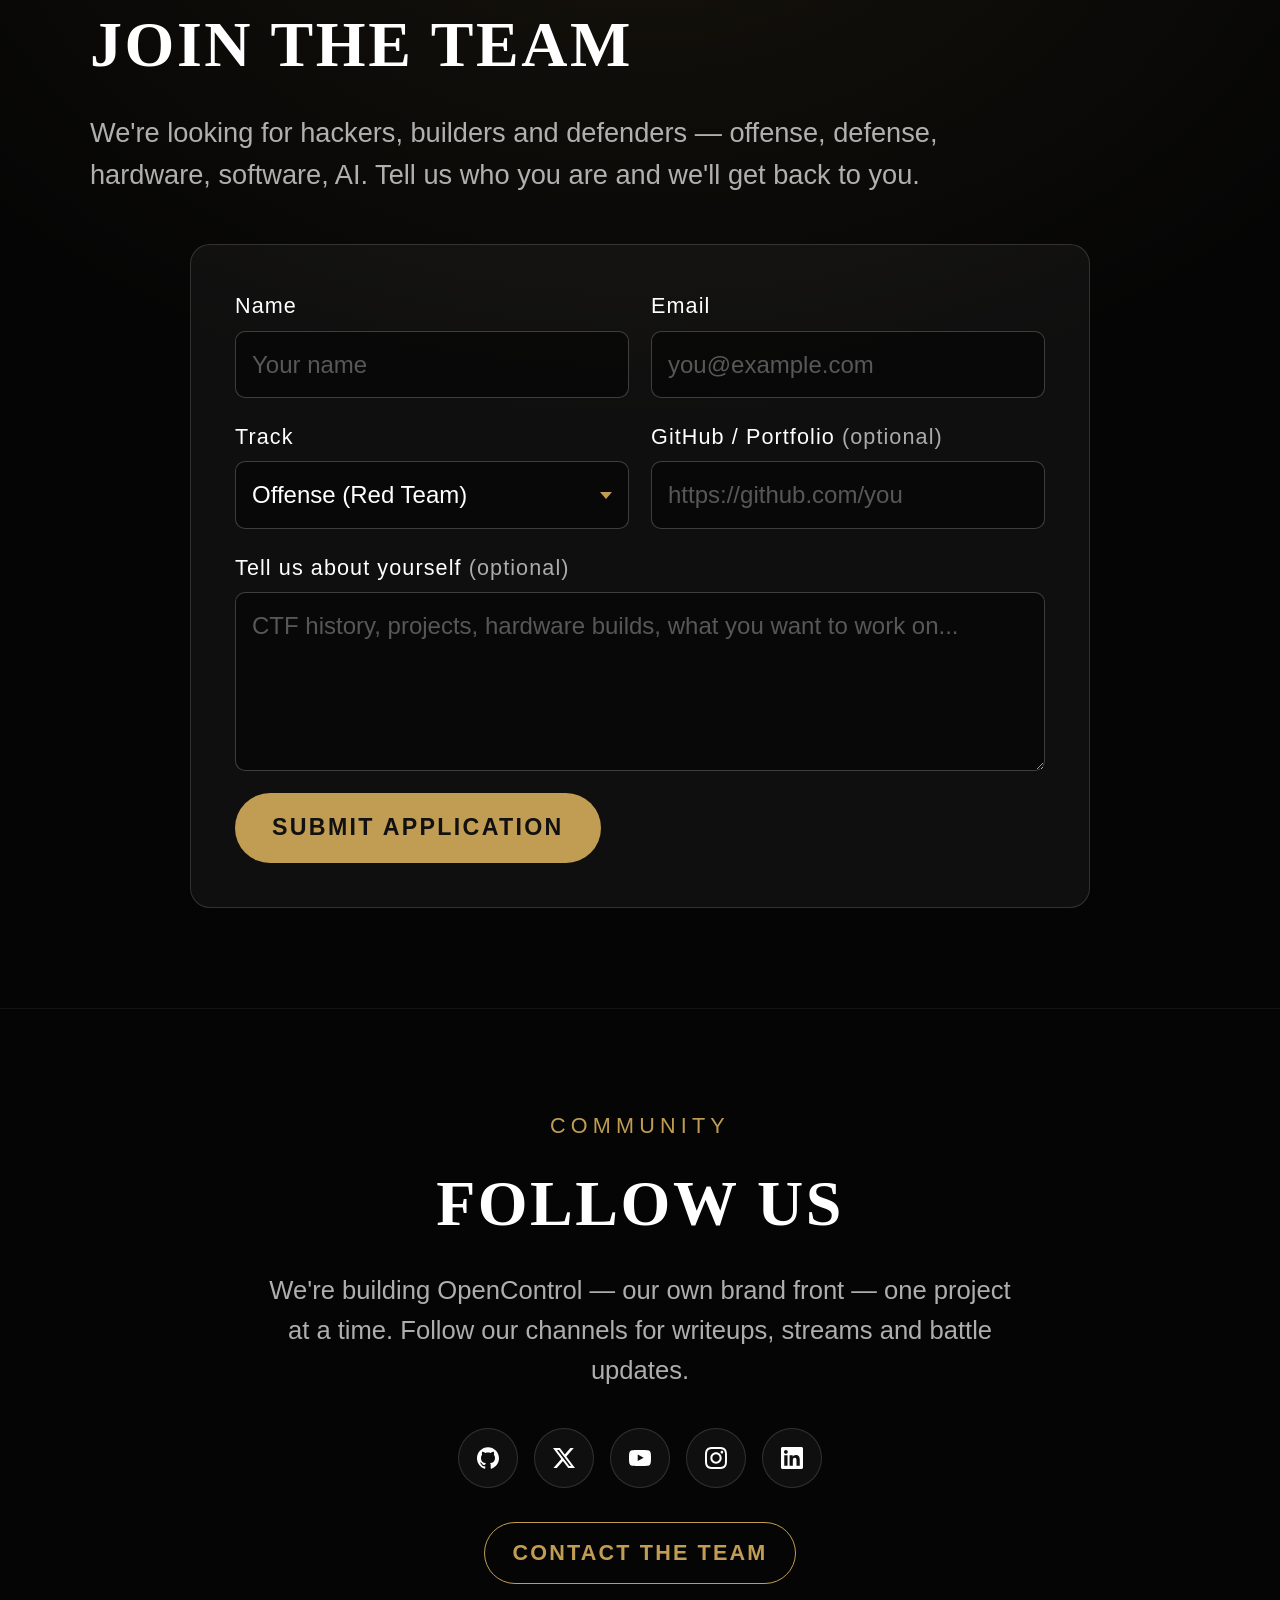
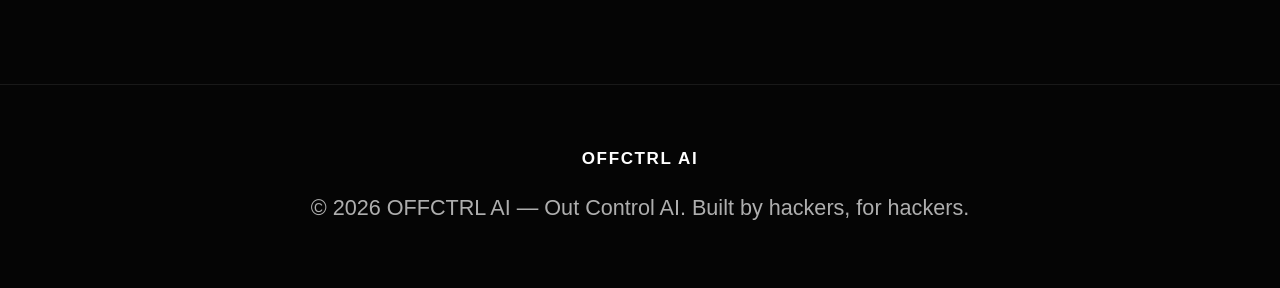
==== commit 945fde81: "Wire real social links (X, YouTube, Instagram, LinkedIn) in Follow section" ====
--- a/index.html
+++ b/index.html
@@ -113,9 +113,10 @@
       <p class="follow__lead">We're building OpenControl — our own brand front — one project at a time. Follow our channels for writeups, streams and battle updates.</p>
       <ul class="social-list">
         <li><a href="https://github.com/SingletonYe" target="_blank" rel="noopener" aria-label="GitHub" title="GitHub"><img src="assets/svg/icon-github.svg" alt="GitHub"></a></li>
-        <li><a href="#" class="js-social-coming" data-label="X (Twitter)" aria-label="X (Twitter)" title="X (Twitter)"><img src="assets/svg/icon-twitter.svg" alt="X (Twitter)"></a></li>
-        <li><a href="#" class="js-social-coming" data-label="YouTube" aria-label="YouTube" title="YouTube"><img src="assets/svg/icon-youtube.svg" alt="YouTube"></a></li>
-        <li><a href="#" class="js-social-coming" data-label="Instagram" aria-label="Instagram" title="Instagram"><img src="assets/svg/icon-instagram.svg" alt="Instagram"></a></li>
+        <li><a href="https://x.com/offctrl_ai" target="_blank" rel="noopener" aria-label="X (Twitter)" title="X (Twitter)"><img src="assets/svg/icon-twitter.svg" alt="X (Twitter)"></a></li>
+        <li><a href="https://www.youtube.com/@offctrl_ai" target="_blank" rel="noopener" aria-label="YouTube" title="YouTube"><img src="assets/svg/icon-youtube.svg" alt="YouTube"></a></li>
+        <li><a href="https://www.instagram.com/offctrl_ai" target="_blank" rel="noopener" aria-label="Instagram" title="Instagram"><img src="assets/svg/icon-instagram.svg" alt="Instagram"></a></li>
+        <li><a href="https://www.linkedin.com/in/singleton-ye-014370428/" target="_blank" rel="noopener" aria-label="LinkedIn" title="LinkedIn"><img src="assets/svg/icon-linkedin.svg" alt="LinkedIn"></a></li>
       </ul>
       <div class="follow__actions">
         <a href="mailto:join@offctrl.ai" class="btn btn--outline">Contact the team</a>
@@ -129,8 +130,6 @@
     <p>© 2026 OFFCTRL AI — Out Control AI. Built by hackers, for hackers.</p>
   </footer>
 
-  <div class="toast" id="toast" role="status" aria-live="polite" hidden></div>
-
   <script src="js/news.js"></script>
   <script src="js/main.js"></script>
 </body>
--- a/css/style.css
+++ b/css/style.css
@@ -747,33 +747,6 @@
 
 .news-item.is-open .news-item__toggle::after {
   transform: rotate(180deg);
-}
-
-/* ---------- Toast ---------- */
-.toast {
-  position: fixed;
-  left: 50%;
-  bottom: 28px;
-  z-index: 200;
-  max-width: min(92vw, 560px);
-  padding: 14px 24px;
-  background: rgba(17, 17, 17, 0.96);
-  border: 1px solid var(--color-gold);
-  border-radius: 999px;
-  color: var(--color-white);
-  font-size: 1.45rem;
-  font-weight: 400;
-  text-align: center;
-  transform: translate(-50%, 16px);
-  opacity: 0;
-  transition: transform 0.25s ease, opacity 0.25s ease;
-  pointer-events: none;
-  box-shadow: 0 12px 34px rgba(0, 0, 0, 0.55);
-}
-
-.toast.is-visible {
-  transform: translate(-50%, 0);
-  opacity: 1;
 }
 
 /* ---------- Follow actions ---------- */
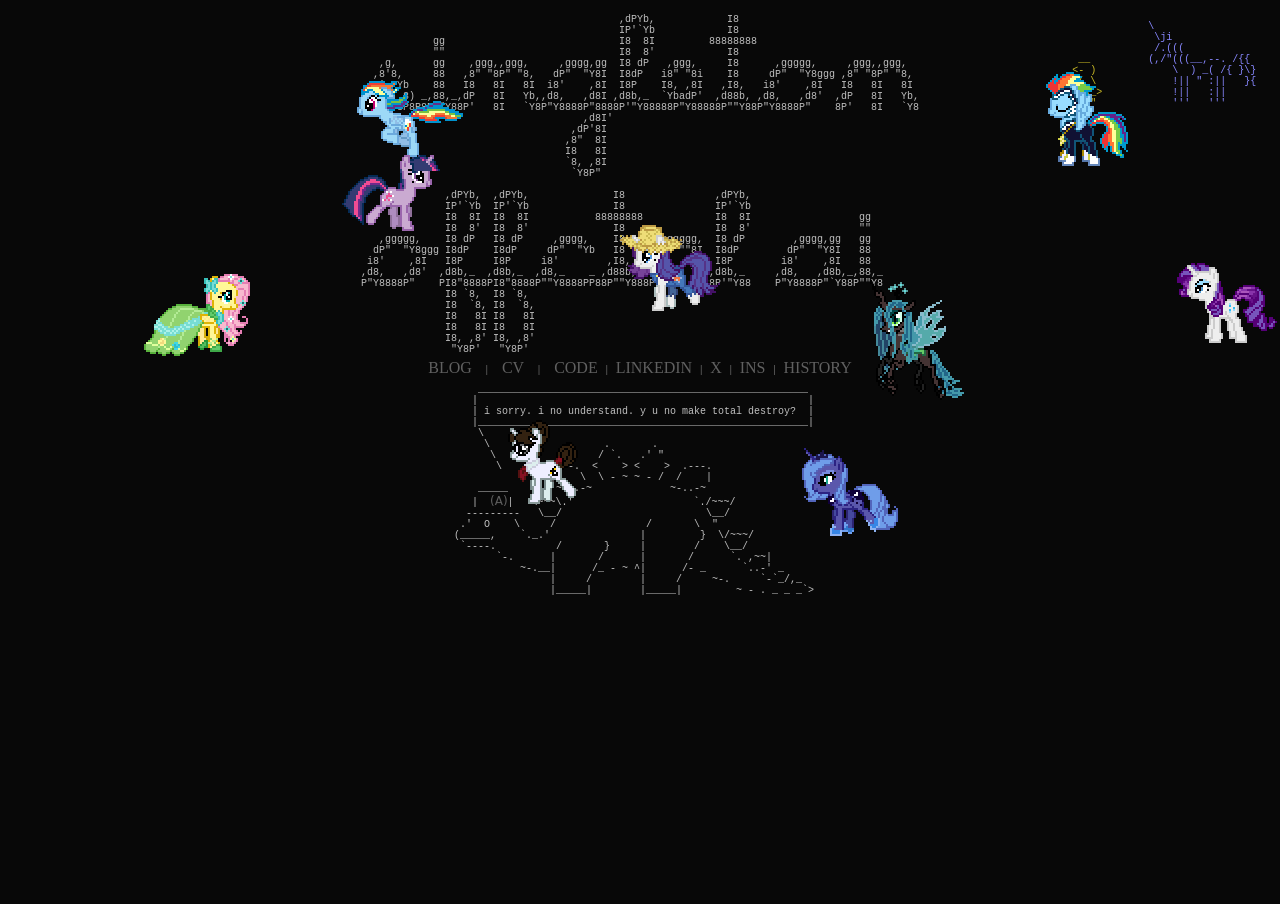
==== commit 9b147d53: "Deploy singleton / offctrl ai retro site to offctrl.ai" ====
--- a/index.html
+++ b/index.html
@@ -1,136 +1,273 @@
-<!DOCTYPE html>
-<html lang="en">
-<head>
-  <meta charset="UTF-8">
-  <meta name="viewport" content="width=device-width, initial-scale=1.0">
-  <meta name="theme-color" content="#050505">
-  <title>OFFCTRL AI | Out Control AI — Hackathon Attack-Defense Team</title>
-  <meta name="description" content="OFFCTRL AI is a hackathon attack-defense team built on offensive and defensive security. Read our latest updates and apply to join the team.">
-  <meta property="og:type" content="website">
-  <meta property="og:site_name" content="OFFCTRL AI">
-  <meta property="og:title" content="OFFCTRL AI | Out Control AI — Hackathon Attack-Defense Team">
-  <meta property="og:description" content="A hackathon attack-defense team built around offensive and defensive security. Read our latest updates and apply to join the team.">
-  <meta property="og:url" content="https://offctrl.ai/">
-  <meta property="og:image" content="https://offctrl.ai/assets/img/hero.jpg">
-  <meta name="twitter:card" content="summary_large_image">
-  <link rel="icon" href="assets/img/logo.png" type="image/png">
-  <link rel="stylesheet" href="css/style.css">
-</head>
-<body class="page-offctrl">
-
-  <!-- ======= Header ======= -->
-  <header class="site-header" id="site-header">
-    <a href="#top" class="site-header__brand" aria-label="OFFCTRL AI home">
-      <img src="assets/svg/offctrl-logo-main.svg" alt="OFFCTRL AI">
-    </a>
-    <nav class="site-nav" id="site-nav" aria-label="Main navigation">
-      <a href="#news" class="site-nav__link">News</a>
-      <a href="#join" class="site-nav__link">Join us</a>
-      <a href="#join" class="site-nav__cta">Apply now</a>
-    </nav>
-    <button class="site-nav__toggle" id="nav-toggle" type="button" aria-expanded="false" aria-controls="site-nav" aria-label="Open menu">
-      <span></span><span></span><span></span>
-    </button>
-  </header>
-
-  <main id="main-content">
-
-    <!-- ======= Hero ======= -->
-    <section class="hero" id="top" aria-labelledby="hero-title">
-      <div class="hero__bg" style="background-image:url('assets/img/hero.jpg')"></div>
-      <div class="hero__content">
-        <p class="hero__eyebrow">When control is lost, we take it back.</p>
-        <h1 class="hero__title" id="hero-title">OFFCTRL AI <span>REMASTERED</span></h1>
-        <p class="hero__intro">A hackathon attack-defense team built around offensive and defensive security. From dexterous hands and brain-computer interfaces to cloud and AI agents — we go full-stack, on macOS, Windows and Linux.</p>
-        <div class="hero__actions">
-          <a href="#join" class="btn btn--gold">Apply to join</a>
-          <a href="#news" class="btn btn--outline">See latest updates</a>
-        </div>
-      </div>
-    </section>
-
-    <!-- ======= News ======= -->
-    <section class="news" id="news" aria-labelledby="news-title">
-      <div class="section-head">
-        <p class="section-eyebrow">Field reports</p>
-        <h2 class="section-title" id="news-title">News &amp; updates</h2>
-      </div>
-      <div class="news-list" id="news-list">
-        <!-- News items are rendered from js/news.js -->
-      </div>
-    </section>
-
-    <!-- ======= Join the team ======= -->
-    <section class="join" id="join" aria-labelledby="join-title">
-      <div class="section-head">
-        <p class="section-eyebrow">Recruiting</p>
-        <h2 class="section-title" id="join-title">Join the team</h2>
-        <p class="join__lead">We're looking for hackers, builders and defenders — offense, defense, hardware, software, AI. Tell us who you are and we'll get back to you.</p>
-      </div>
-      <form class="join-form" id="join-form" novalidate>
-        <div class="join-form__grid">
-          <div class="form-field">
-            <label for="join-name">Name</label>
-            <input type="text" id="join-name" name="name" required autocomplete="name" placeholder="Your name">
-          </div>
-          <div class="form-field">
-            <label for="join-email">Email</label>
-            <input type="email" id="join-email" name="email" required autocomplete="email" placeholder="you@example.com">
-          </div>
-          <div class="form-field">
-            <label for="join-role">Track</label>
-            <select id="join-role" name="role">
-              <option value="Offense (Red Team)">Offense (Red Team)</option>
-              <option value="Defense (Blue Team)">Defense (Blue Team)</option>
-              <option value="Hardware">Hardware</option>
-              <option value="Software">Software</option>
-              <option value="AI / ML">AI / ML</option>
-              <option value="Other">Other</option>
-            </select>
-          </div>
-          <div class="form-field">
-            <label for="join-github">GitHub / Portfolio <span class="form-optional">(optional)</span></label>
-            <input type="url" id="join-github" name="github" placeholder="https://github.com/you">
-          </div>
-        </div>
-        <div class="form-field">
-          <label for="join-message">Tell us about yourself <span class="form-optional">(optional)</span></label>
-          <textarea id="join-message" name="message" rows="4" placeholder="CTF history, projects, hardware builds, what you want to work on..."></textarea>
-        </div>
-        <div class="join-form__footer">
-          <p class="join-form__note" id="join-note" role="status" hidden></p>
-          <button type="submit" class="btn btn--gold btn--lg">Submit application</button>
-        </div>
-      </form>
-    </section>
-  </main>
-
-  <!-- ======= Follow us ======= -->
-  <section class="follow" id="follow" aria-labelledby="follow-title">
-    <div class="follow__inner">
-      <p class="section-eyebrow">Community</p>
-      <h2 class="section-title" id="follow-title">Follow us</h2>
-      <p class="follow__lead">We're building OpenControl — our own brand front — one project at a time. Follow our channels for writeups, streams and battle updates.</p>
-      <ul class="social-list">
-        <li><a href="https://github.com/SingletonYe" target="_blank" rel="noopener" aria-label="GitHub" title="GitHub"><img src="assets/svg/icon-github.svg" alt="GitHub"></a></li>
-        <li><a href="https://x.com/offctrl_ai" target="_blank" rel="noopener" aria-label="X (Twitter)" title="X (Twitter)"><img src="assets/svg/icon-twitter.svg" alt="X (Twitter)"></a></li>
-        <li><a href="https://www.youtube.com/@offctrl_ai" target="_blank" rel="noopener" aria-label="YouTube" title="YouTube"><img src="assets/svg/icon-youtube.svg" alt="YouTube"></a></li>
-        <li><a href="https://www.instagram.com/offctrl_ai" target="_blank" rel="noopener" aria-label="Instagram" title="Instagram"><img src="assets/svg/icon-instagram.svg" alt="Instagram"></a></li>
-        <li><a href="https://www.linkedin.com/in/singleton-ye-014370428/" target="_blank" rel="noopener" aria-label="LinkedIn" title="LinkedIn"><img src="assets/svg/icon-linkedin.svg" alt="LinkedIn"></a></li>
-      </ul>
-      <div class="follow__actions">
-        <a href="mailto:join@offctrl.ai" class="btn btn--outline">Contact the team</a>
+<html>
+  <head>
+    <meta charset="UTF-8">
+    <meta lang="en">
+    <meta name="robots" content="noindex, nofollow">
+    <meta name="viewport" content="width=device-width, initial-scale=1.0">
+    <meta name="description" content="Patterns in the Void">
+    <meta name="author" content="Isis Agora Lovecruft">
+    <meta name="keywords"
+          content="blog,repo,anarchism,feminism,physics,hacking,cryptography,anonymity,privacy,security,travel">
+    <title>singleton: offctrl ai</title>
+    <script type="text/javascript"
+            src="Browser-Ponies/basecfg.js"
+            id="browser-ponies-config">
+    </script>
+    <script type="text/javascript"
+            src="Browser-Ponies/browserponies.js"
+            id="browser-ponies-script">
+    </script>
+    <script type="text/javascript">
+      /* <![CDATA[ */
+          (function (cfg) {
+            cfg.baseurl = new URL(cfg.baseurl, window.location.href).href;
+            BrowserPonies.setBaseUrl(cfg.baseurl);
+            BrowserPonies.loadConfig(BrowserPoniesBaseConfig);
+            BrowserPonies.loadConfig(cfg);
+          })
+          ({"baseurl":"Browser-Ponies/",
+            "fadeDuration":100,
+            "volume": 1,
+            "fps": 24,
+            "speed": 3,
+            "audioEnabled": false,
+            "showFps": false,
+            "showLoadProgress": true,
+            "speakProbability": 0.0,
+            "dontSpeak": true,
+            "spawn": {
+              "fluttershy": 1,
+              "pinkie pie": 0,
+              "rainbow dash": 1,
+              "rarity": 1,
+              "twilight sparkle": 1,
+              "zapp": 1,
+              "princess luna (season 1)": 1,
+              "queen chrysalis": 1,
+              "raven": 1,
+              "changeling": 1,
+              "cloudchaser": 0,
+              "blossomforth": 0,
+            },
+            "autostart": true
+           }
+          );
+          /* ]]> */
+
+      function togglePonies() {
+        var main = document.getElementById('main');
+        var browserPonies = document.getElementById('browser-ponies');
+        if (browserPonies) {
+          if (browserPonies.style.visibility === '') {
+            browserPonies.style.visibility = 'hidden';
+            main.style.zIndex = '100000000';
+          } else {
+            browserPonies.style.visibility = '';
+            main.style.zIndex = '';
+          }
+        }
+      };
+
+      //window.onload = function(e) {
+      //  togglePonies();
+      //}
+    </script>
+        <!--<base href="https://blog.patternsinthevoid.net/" target="_blank">-->
+        <style type="text/css">
+        body {
+          font-size: 9pt;
+          color: #c0c0c0;
+          background-color: #080808;
+        }
+        a, a.visited {
+          font-family: serif;
+          font-size: 12pt;
+          color: #606060;
+          text-decoration:none;
+        }
+        pre {
+          text-align: left;
+          font-size: 7.5pt;
+        }
+        table {
+          width: 300;
+          border: 0;
+          margin: auto;
+          padding: 0;
+          align: center;
+        }
+        #whoo {
+          color: #606060;
+          margin: auto;
+          align: center;
+          text-align: center;
+          text-transform: uppercase;
+        }
+        .cute {
+          margin: auto;
+          align: right;
+          position: absolute;
+          top: 2%;
+          text-align: left;
+        }
+        #canary, #canary>a, #canary~pre {
+          color: #ccbb25;
+          right: 14%;
+          text-align: left;
+          font-size: 7.5pt;
+        }
+        #pwnie, #pwnie>a, #pwnie~pre {
+          color: #8888ff;
+          right: 2%;
+          font-size: 5pt;
+        }
+        #main {
+          position: relative;
+          background: #080808;
+          margin: -10px;
+        }
+       .container {
+          padding: 1%;
+        }
+        </style>
+    </head>
+    <body>
+      <div id="main">
+        <div class="container">
+          <table>
+            <thead>
+              <tr>
+                <td><pre>                                           ,dPYb,            I8
+                                           IP'`Yb            I8
+            gg                             I8  8I         88888888
+            ""                             I8  8'            I8
+   ,g,      gg    ,ggg,,ggg,     ,gggg,gg  I8 dP   ,ggg,     I8      ,ggggg,     ,ggg,,ggg,
+  ,8'8,     88   ,8" "8P" "8,   dP"  "Y8I  I8dP   i8" "8i    I8     dP"  "Y8ggg ,8" "8P" "8,
+ ,8'  Yb    88   I8   8I   8I  i8'    ,8I  I8P    I8, ,8I   ,I8,   i8'    ,8I   I8   8I   8I
+,8'_   8) _,88,_,dP   8I   Yb,,d8,   ,d8I ,d8b,_  `YbadP'  ,d88b, ,d8,   ,d8'  ,dP   8I   Yb,
+P' "YY8P8P8P""Y88P'   8I   `Y8P"Y8888P"8888P'"Y88888P"Y88888P""Y88P"Y8888P"    8P'   8I   `Y8
+                                     ,d8I'
+                                   ,dP'8I
+                                  ,8"  8I
+                                  I8   8I
+                                  `8, ,8I
+                                   `Y8P"
+
+              ,dPYb,  ,dPYb,              I8               ,dPYb,
+              IP'`Yb  IP'`Yb              I8               IP'`Yb
+              I8  8I  I8  8I           88888888            I8  8I                  gg
+              I8  8'  I8  8'              I8               I8  8'                  ""
+   ,ggggg,    I8 dP   I8 dP     ,gggg,    I8     ,gggggg,  I8 dP        ,gggg,gg   gg
+  dP"  "Y8ggg I8dP    I8dP     dP"  "Yb   I8     dP""""8I  I8dP        dP"  "Y8I   88
+ i8'    ,8I   I8P     I8P     i8'        ,I8,   ,8'    8I  I8P        i8'    ,8I   88
+,d8,   ,d8'  ,d8b,_  ,d8b,_  ,d8,_    _ ,d88b, ,dP     Y8,,d8b,_     ,d8,   ,d8b,_,88,_
+P"Y8888P"    PI8"8888PI8"8888P""Y8888PP88P""Y888P      `Y88P'"Y88    P"Y8888P"`Y88P""Y8
+              I8 `8,  I8 `8,
+              I8  `8, I8  `8,
+              I8   8I I8   8I
+              I8   8I I8   8I
+              I8, ,8' I8, ,8'
+               "Y8P'   "Y8P'</pre></td>
+              </tr>
+            </thead>
+            <tr><td><pre id="whoo"><a>BLOG</a>  |  <a href="cv.pdf" title="">CV</a>  |  <a href="https://github.com/SingletonYe">CODE</a> | <a href="https://www.linkedin.com/in/singleton-ye-014370428/" title="">LINKEDIN</a> | <a href="https://x.com/offctrl_ai" title="">X</a> | <a href="https://www.instagram.com/offctrl_ai" title="">INS</a> | <a href="history.html">HISTORY</a></pre></td></tr>
+            <tr><td><table><tr><td><pre>    _______________________________________________________
+   |                                                       |
+   | i sorry. i no understand. y u no make total destroy?  |
+   |_______________________________________________________|
+    \
+     \                   .       .
+      \                 / `.   .' " 
+       \        .---.  <    > <    >  .---.
+                |    \  \ - ~ ~ - /  /    |
+    _____        ~-..-~             ~-..-~
+   |  <a href="𓊨𓏏𓏭𓆗.html" style="font-family:sans;font-size:9pt;">(A)</a>|   \~~~\.'                    `./~~~/
+  ---------   \__/                        \__/
+ .'  O    \     /               /       \  " 
+(_____,    `._.'               |         }  \/~~~/
+ `----.          /       }     |        /    \__/
+       `-.      |       /      |       /      `. ,~~|
+           ~-.__|      /_ - ~ ^|      /- _      `..-' _ 
+                |     /        |     /     ~-.     `-`_/,_
+                |_____|        |_____|         ~ - . _ _ _`>  </pre></td></tr></table></td></tr></table>
+
+
+    <div class="container" style="width: 80%;">
+      <div class="cute" id="pwnie">
+        <a href="javascript:togglePonies()">
+<pre>
+\
+ \ji
+ /.(((
+(,/&quot;(((__,--. /{{
+    \  ) _( /{ }\}
+    !|| &quot; :||   }{
+    !||   :||
+    &#39;&#39;&#39;   &#39;&#39;&#39;
+</pre></a></div></div>
+        <div class="container" style="width: 80%;">
+            <div class="cute" id="canary">
+                <a href="canary.html">
+<pre>
+
+
+
+    __
+   <- )
+   /( \
+   \_\_>
+    &quot; &quot;</pre></a></div></div>
       </div>
     </div>
-  </section>
-
-  <!-- ======= Footer ======= -->
-  <footer class="site-footer">
-    <a href="#top" aria-label="Back to top"><img src="assets/svg/offctrl-logo-white.svg" alt="OFFCTRL AI"></a>
-    <p>© 2026 OFFCTRL AI — Out Control AI. Built by hackers, for hackers.</p>
-  </footer>
-
-  <script src="js/news.js"></script>
-  <script src="js/main.js"></script>
-</body>
+  </body>
 </html>
+<!--
+    "The great are only great because we are on our knees. Let us rise!"
+        -Pierre Joseph Proudhon
+
+    "I tell you frankly and openly, I am for force. I have already told Captain Schaack, "if they
+use cannons against us, we shall use dynamite against them." I repeat that I am the enemy of the
+"order" of today, and I repeat that, with all my powers, so long as breath remains in me, I shall
+combat it. I declare again, frankly and openly, that I am in favor of using force. I have told
+Captain Schaack, and I stand by it, "if you cannonade us, we shall dynamite you." You laugh! Perhaps
+you think, "you'll throw no more bombs"; but let me assure you I die happy on the gallows, so confident
+am I that the hundreds and thousands to whom I have spoken will remember my words; and when you
+shall have hanged us, then - mark my words - they will do the bombthrowing! In this hope do I say to
+you: I despise you. I despise your order, your laws, your force-propped authority. Hang me for it!"
+        -Louis Lingg, Haymarket Martyr, after being sentenced to death
+
+    "Law never made man a whit more just; and by means of their respect for it, even the well disposed
+are daily made agents of injustice."
+        -Henry David Thoreau
+
+    "If I can't dance I don't want to be part of your revolution."
+        -Emma Goldman
+
+    "The State is said by some to be a necessary evil; it must be made unnecessary."
+        -Benjamin R. Tucker
+
+    "When the people are being beaten with a stick, they are not much happier if it is
+called 'The People's Stick.'"
+        -Mikhail Alexandrovich Bakunin
+
+    "No theory, no ready-made system, no book that has ever been written will save the world.
+I cleave to no system. I am a true seeker."
+        -Mikhail Alexandrovich Bakunin
+
+    "It is better to die on your feet than to live on your knees."
+        -Emiliano Zapata
+
+    "You can't fight City Hall, but you can goddamn sure blow it up."
+        -George Carlin
+
+    "The state calls its own violence law, but that of the individual, crime."
+        -Max Stirner
+
+    "People demand freedom of speech as a compensation for the freedom of
+thought which they seldom use."
+        -Soren Kierkegaard
+
+    "Fifty-one percent of a nation can establish a totalitarian regime,
+suppress minorities and still remain democratic."
+        -Erik von Kuehnelt-Leddihn
+-->
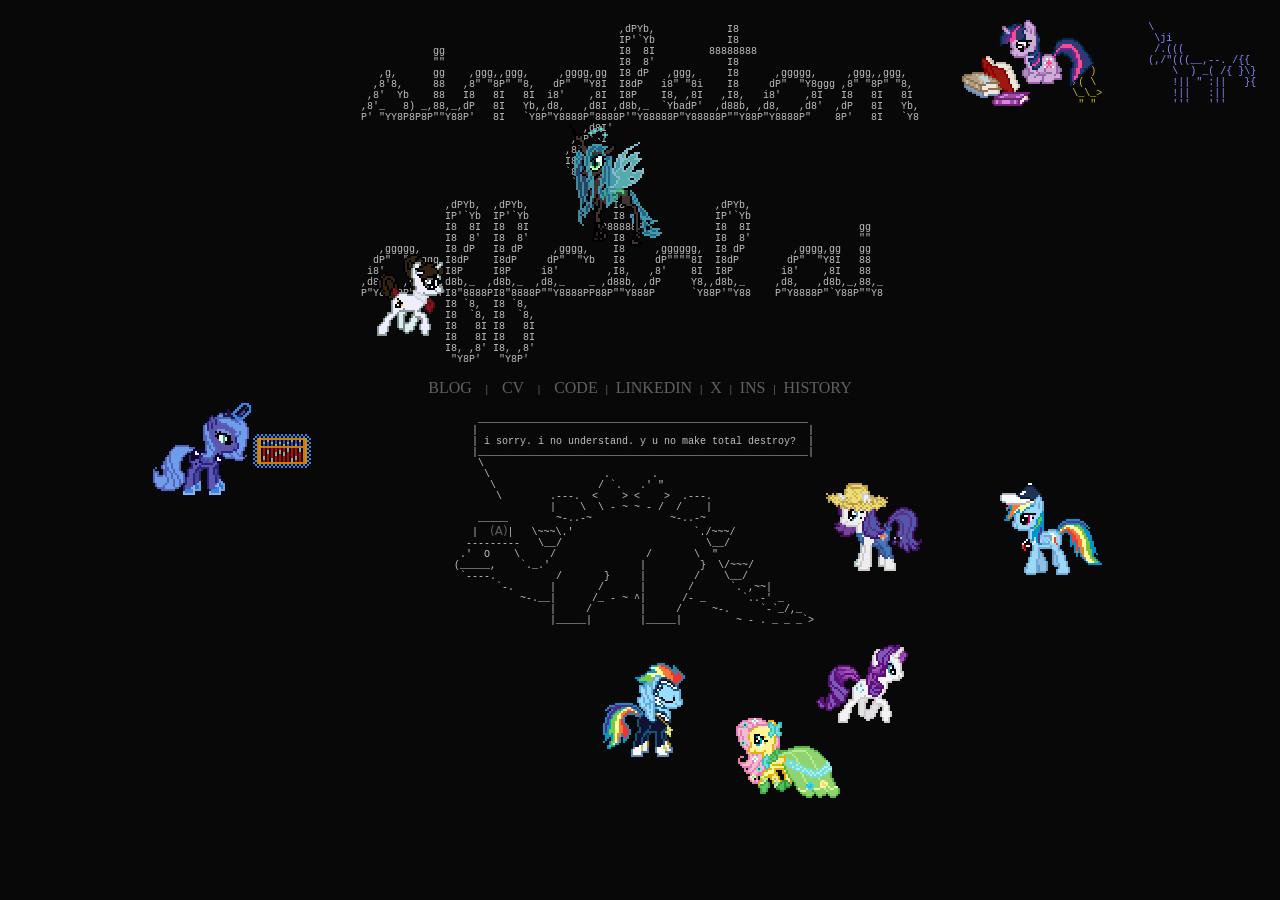
==== commit 9d19f41d: "Mobile adaptation: fit-to-width layout, scrollable ASCII banner, wrapping nav" ====
--- a/index.html
+++ b/index.html
@@ -1,3 +1,4 @@
+<!DOCTYPE html>
 <html>
   <head>
     <meta charset="UTF-8">
@@ -129,6 +130,35 @@
        .container {
           padding: 1%;
         }
+        @media (max-width: 720px) {
+          html, body {
+            overflow-x: hidden;
+          }
+          #main {
+            margin: 0;
+          }
+          table {
+            width: 100%;
+            max-width: 100%;
+            table-layout: fixed;
+          }
+          pre {
+            max-width: 100%;
+            overflow-x: auto;
+          }
+          #whoo {
+            white-space: normal;
+          }
+          #whoo a {
+            font-size: 10px;
+          }
+          table table pre {
+            font-size: 6.5px;
+          }
+          .cute {
+            display: none;
+          }
+        }
         </style>
     </head>
     <body>
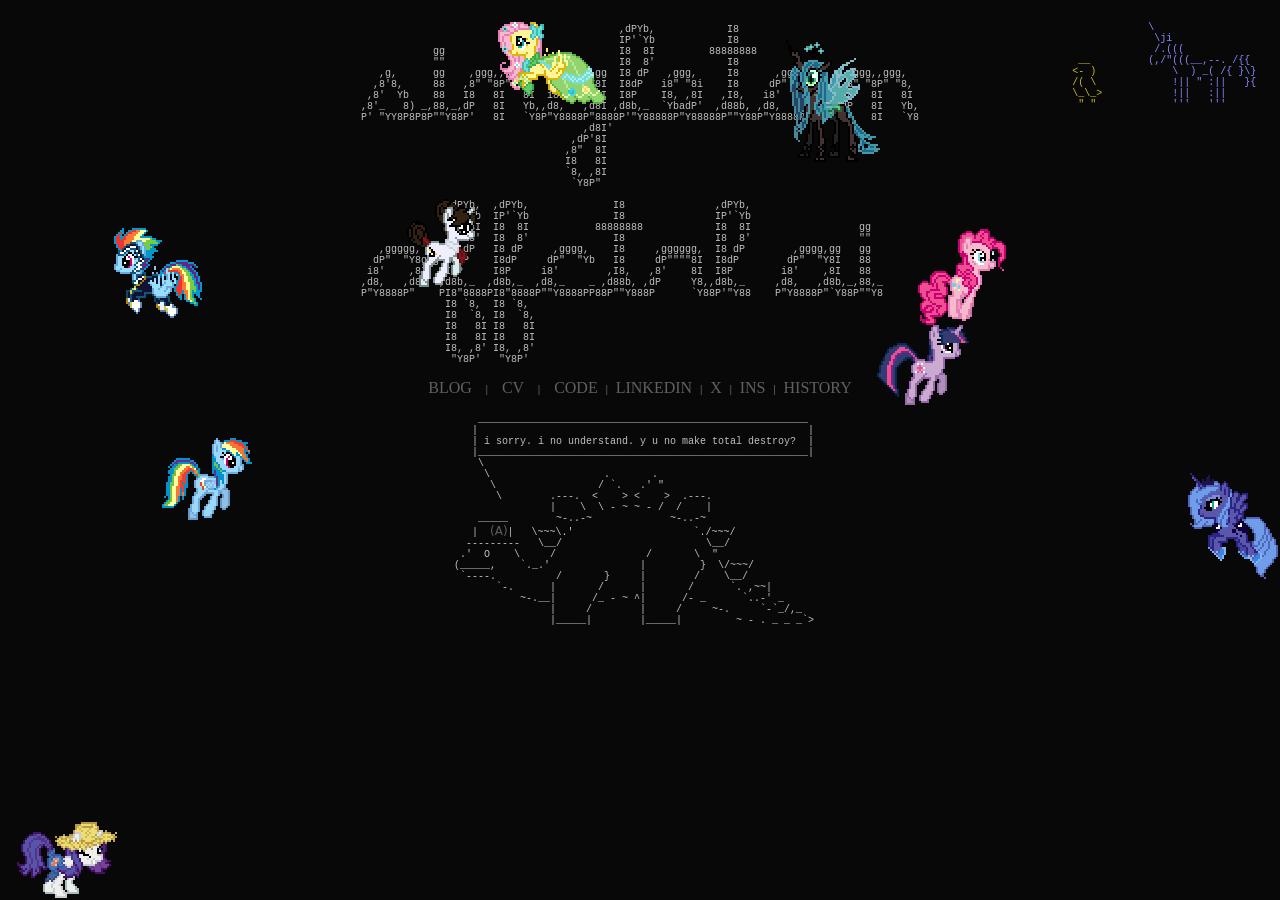
==== commit 802f40ea: "Mobile: scale title banner to fit width, center dialogue/robot art" ====
--- a/index.html
+++ b/index.html
@@ -142,10 +142,19 @@
             max-width: 100%;
             table-layout: fixed;
           }
+          table table {
+            width: auto;
+            max-width: 100%;
+            table-layout: auto;
+            margin: 0 auto;
+          }
           pre {
             max-width: 100%;
             overflow-x: auto;
           }
+          #main table thead pre {
+            font-size: 6.4px;
+          }
           #whoo {
             white-space: normal;
           }
@@ -153,7 +162,7 @@
             font-size: 10px;
           }
           table table pre {
-            font-size: 6.5px;
+            font-size: 5.4px;
           }
           .cute {
             display: none;
